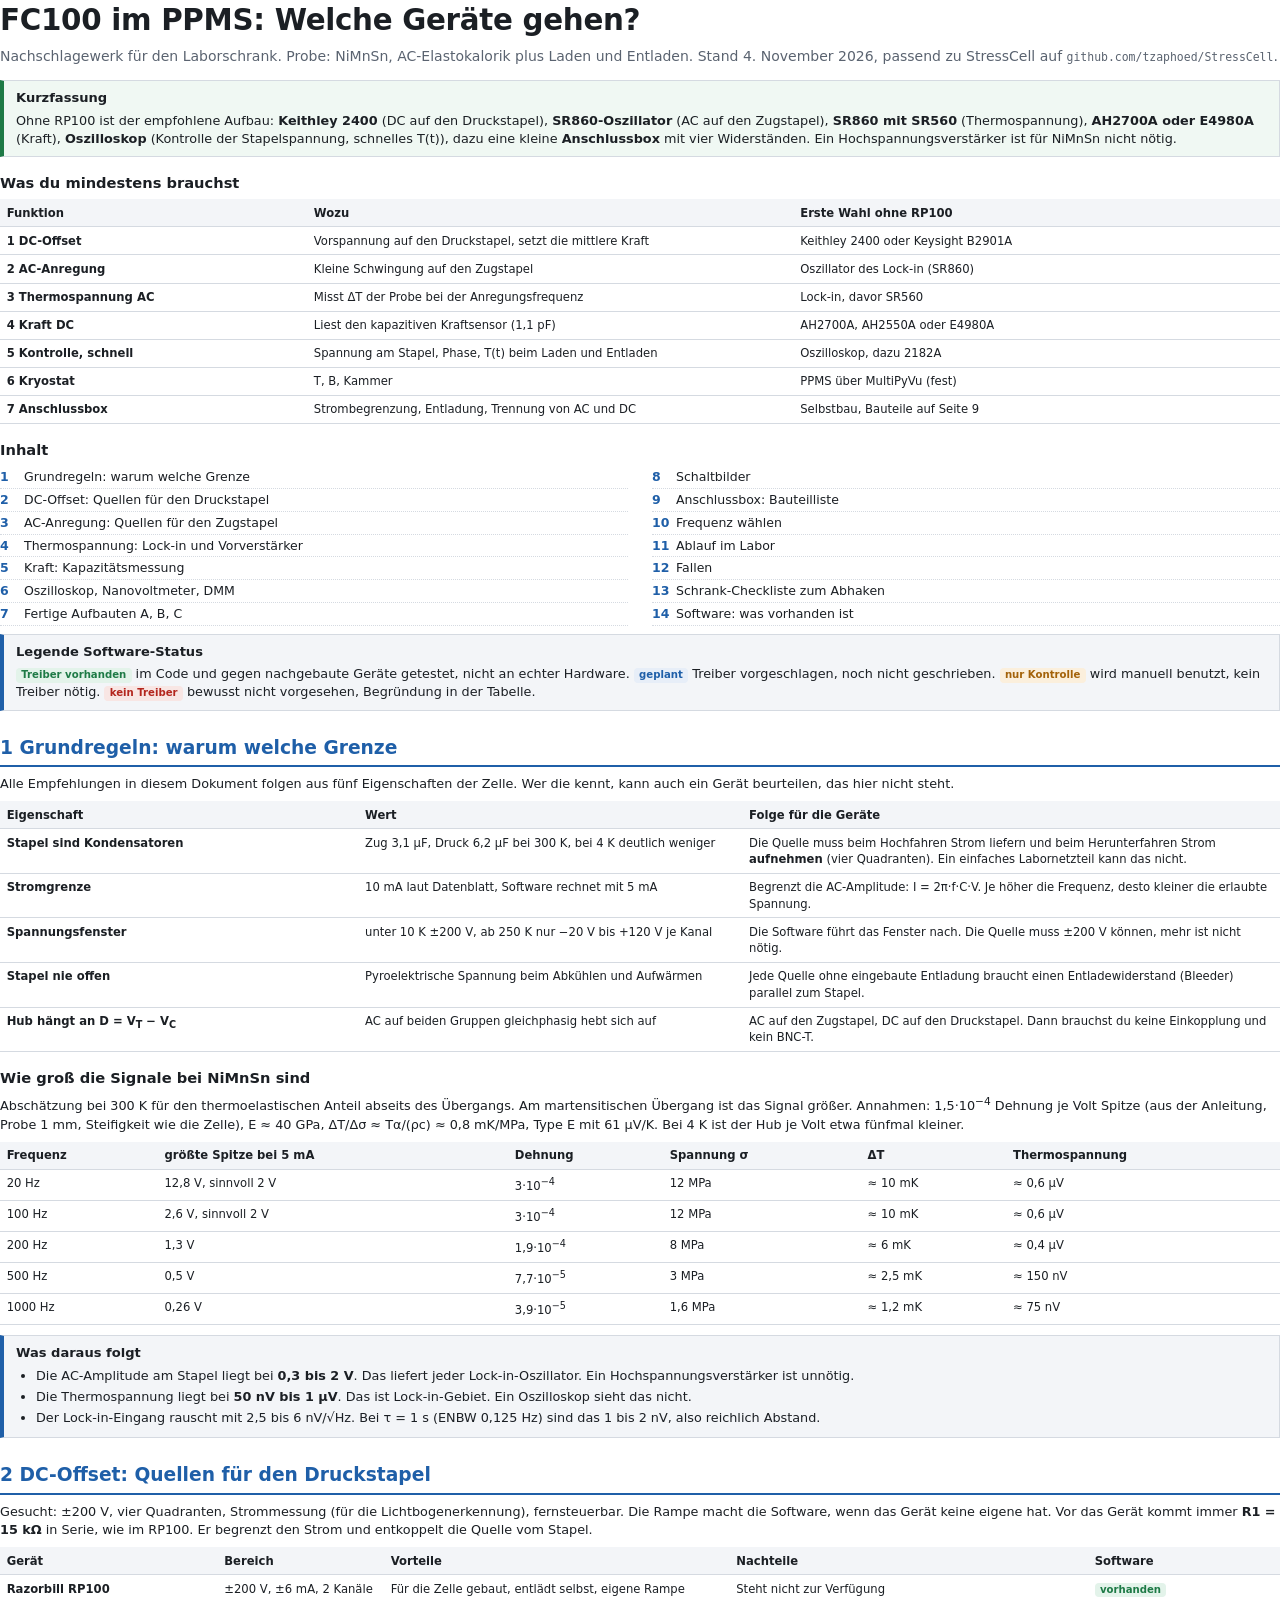
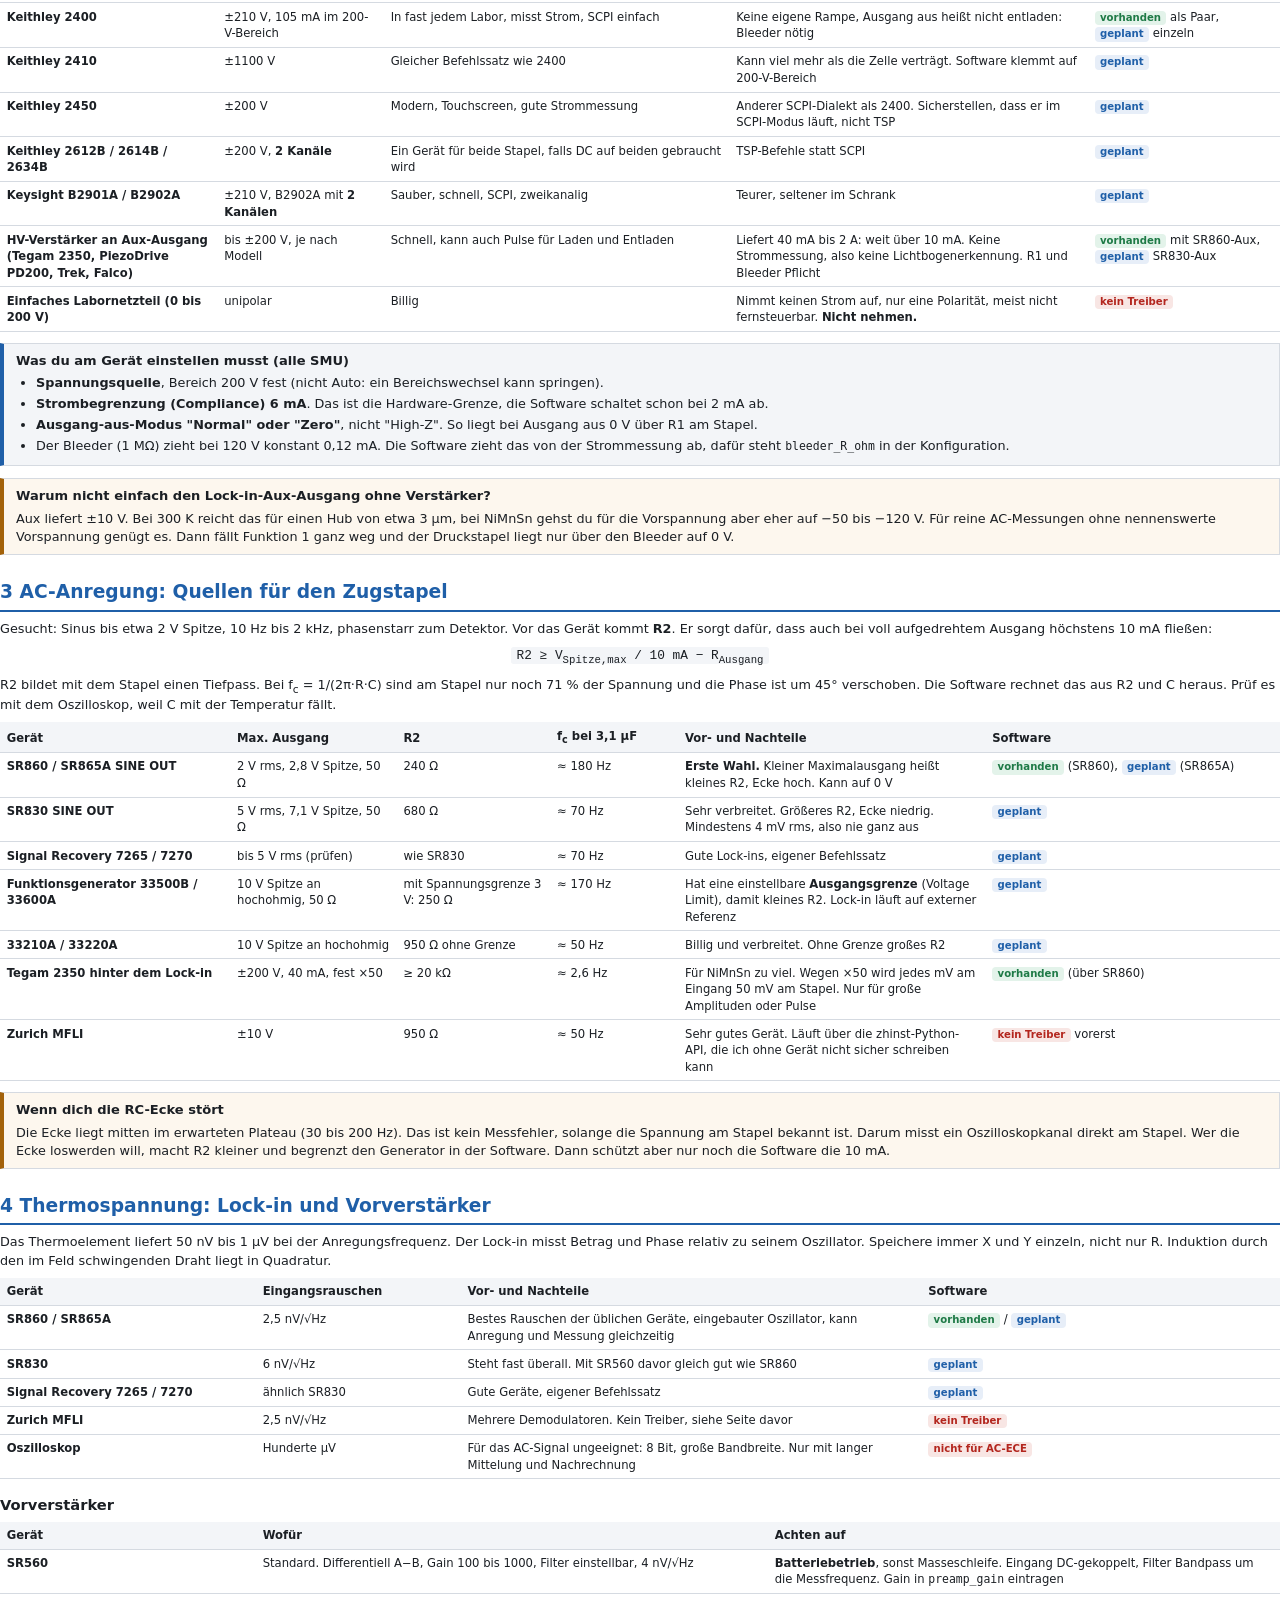
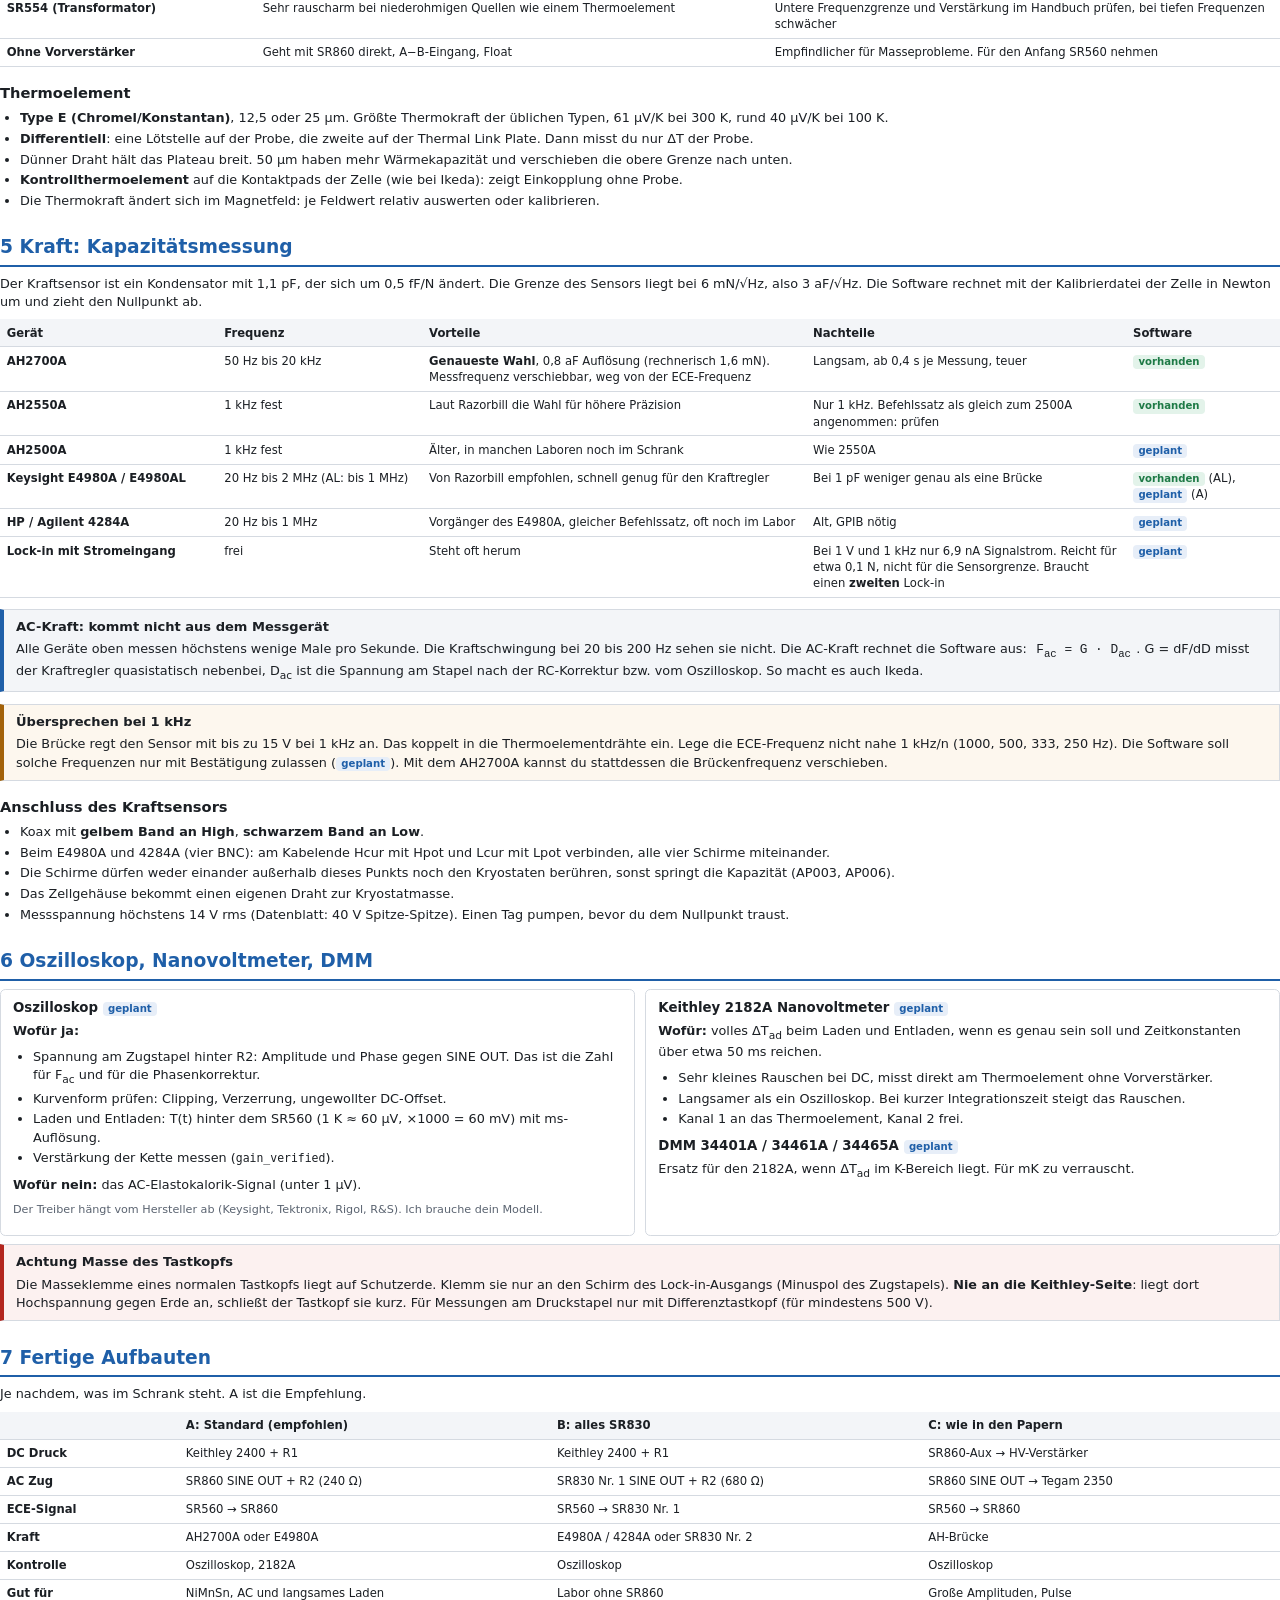
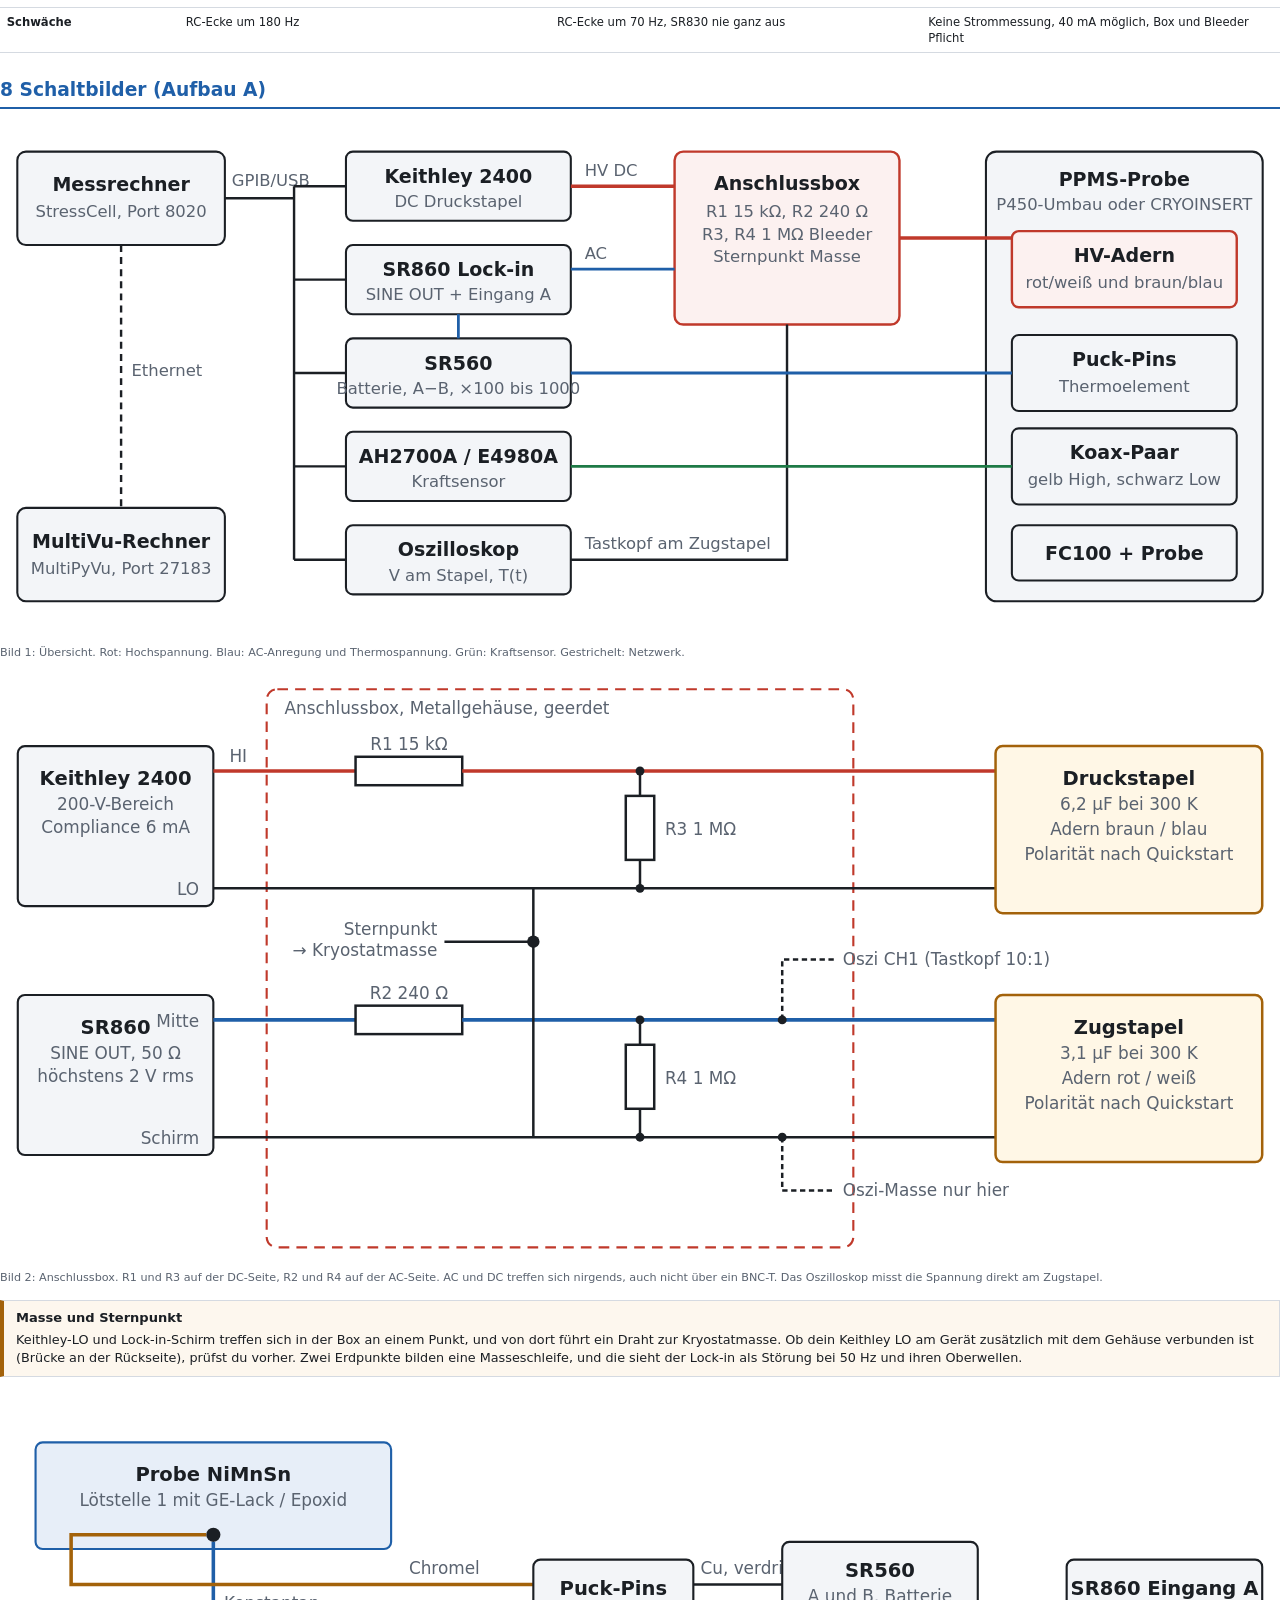
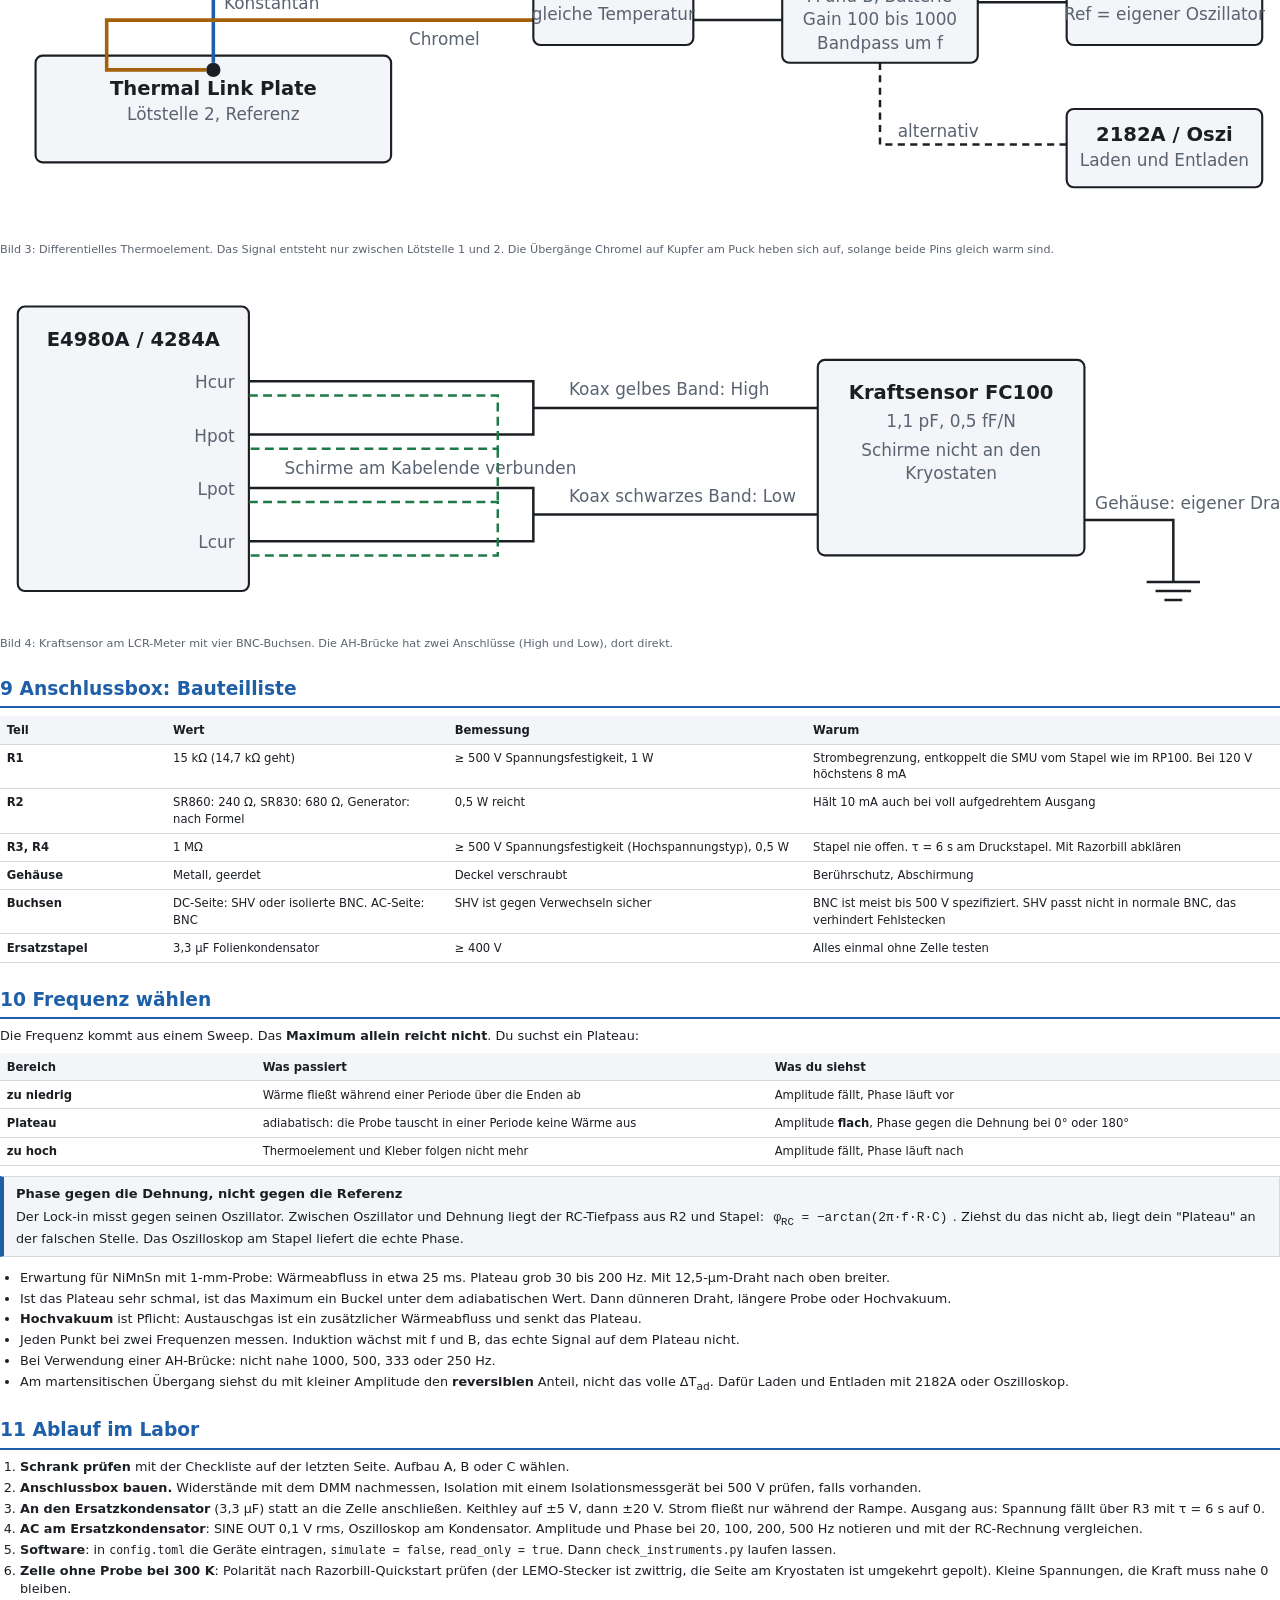
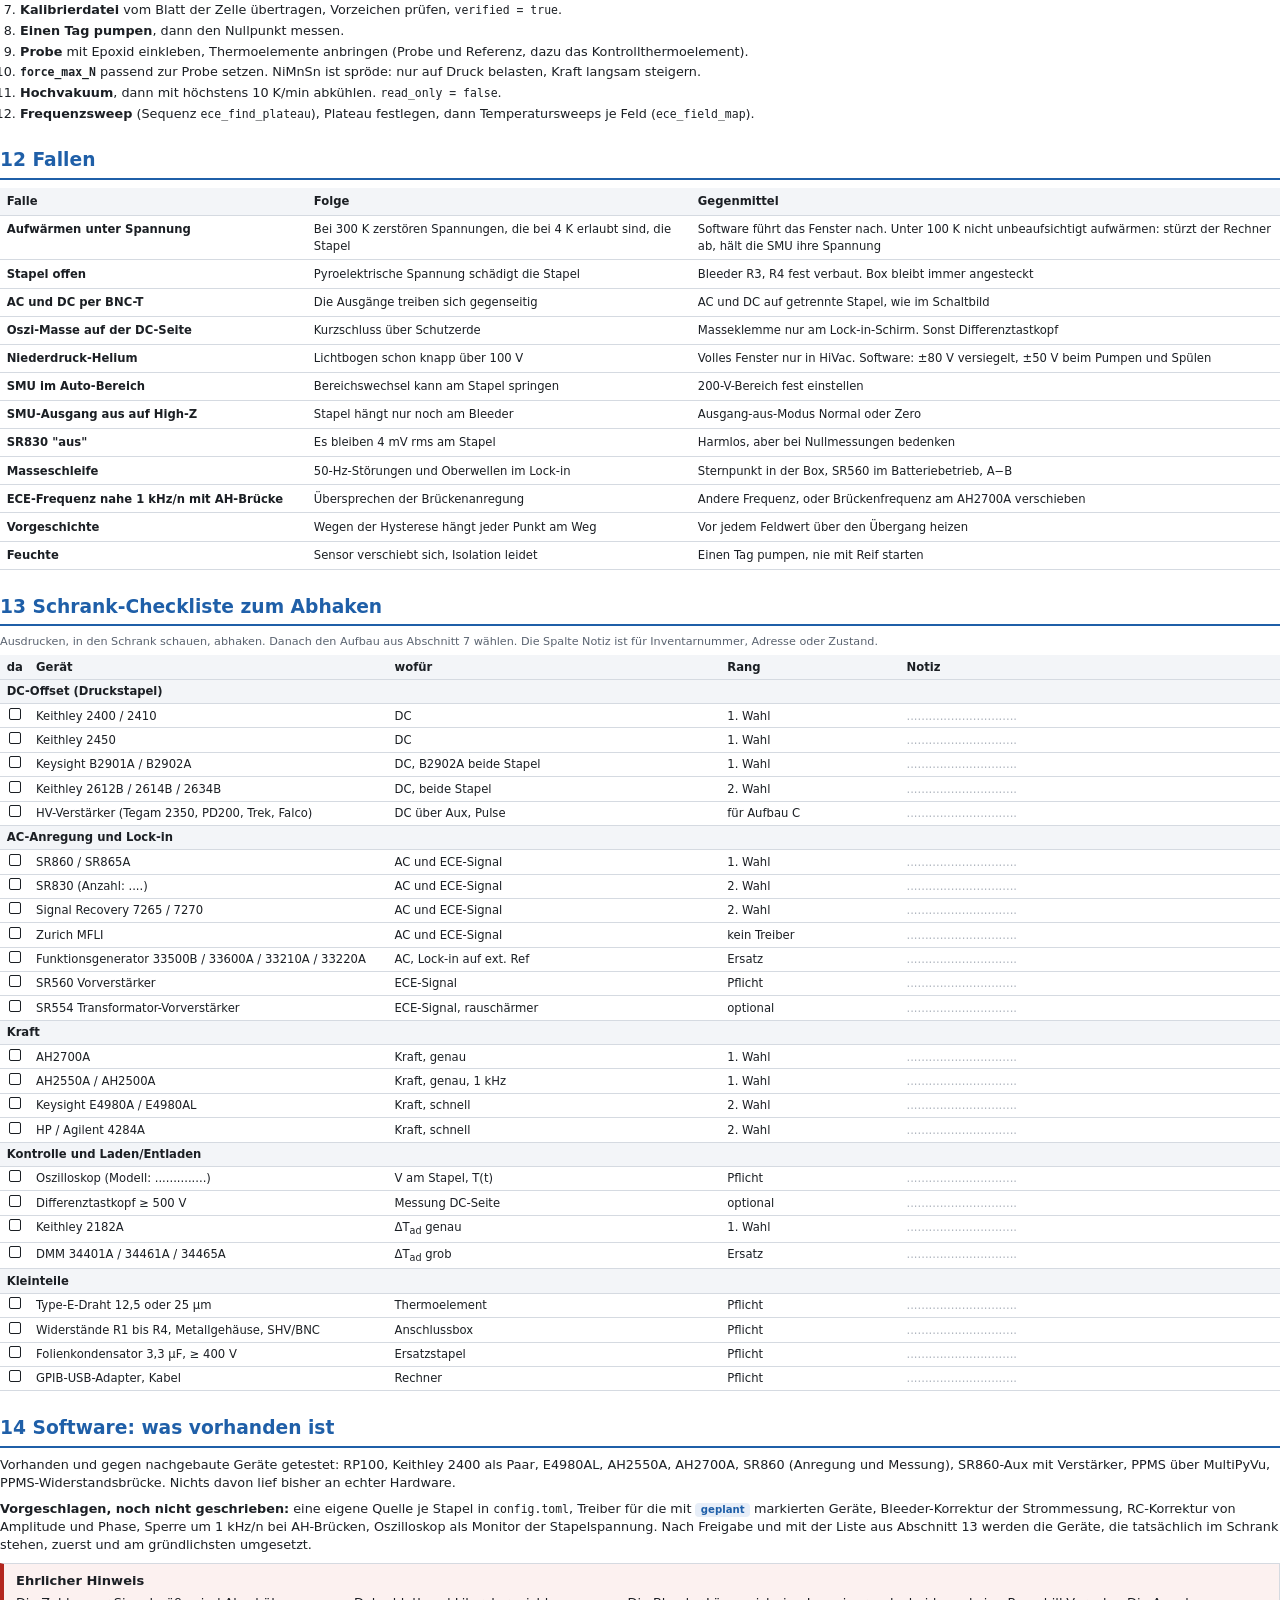
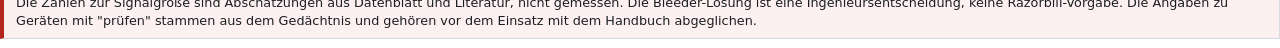
==== docs/geraeteauswahl/geraeteauswahl.html @ 5f6457f1 "Geräteauswahl FC100 als PDF mit HTML-Quelle Nachschlagewerk für den Laborschrank: Geräte je Funktion" ====
<!doctype html>
<html lang="de">
<head>
<meta charset="utf-8">
<title>FC100 Geräteauswahl</title>
<style>
  @page { size: A4; margin: 16mm 15mm 16mm 15mm; }
  :root {
    --ink: #1b1f24; --muted: #5a6370; --line: #d5dae1; --soft: #f3f5f8;
    --accent: #1f5fa8; --ok: #1e7a46; --warn: #a3620a; --bad: #b3261e;
    --hv: #c0392b;
  }
  * { box-sizing: border-box; }
  html { -webkit-print-color-adjust: exact; print-color-adjust: exact; }
  body { font-family: Inter, "DejaVu Sans", sans-serif; color: var(--ink); font-size: 9.6pt;
         line-height: 1.42; margin: 0; background: #fff; }
  h1 { font-size: 22pt; margin: 0 0 4pt; letter-spacing: -0.01em; }
  h2 { font-size: 14pt; margin: 18pt 0 6pt; padding-bottom: 3pt; border-bottom: 1.5pt solid var(--accent);
       color: var(--accent); break-after: avoid; }
  h3 { font-size: 11pt; margin: 12pt 0 4pt; break-after: avoid; }
  p { margin: 0 0 6pt; }
  ul, ol { margin: 0 0 6pt; padding-left: 15pt; }
  li { margin-bottom: 2pt; }
  code, .mono { font-family: "JetBrains Mono", "DejaVu Sans Mono", monospace; font-size: 8.6pt; }
  .sub { color: var(--muted); font-size: 10.5pt; margin-bottom: 10pt; }
  .page { break-before: page; }
  table { width: 100%; border-collapse: collapse; margin: 4pt 0 8pt; font-size: 8.7pt; break-inside: auto; }
  tr { break-inside: avoid; }
  th { text-align: left; background: var(--soft); border-bottom: 1pt solid var(--line); padding: 4pt 5pt;
       font-weight: 600; vertical-align: bottom; }
  td { border-bottom: 0.6pt solid var(--line); padding: 4pt 5pt; vertical-align: top; }
  td.dev { font-weight: 600; }
  .tag { display: inline-block; padding: 0 4pt; border-radius: 3pt; font-size: 7.6pt; font-weight: 600;
         white-space: nowrap; }
  .t-ok { background: #e3f3ea; color: var(--ok); }
  .t-plan { background: #e7eef8; color: var(--accent); }
  .t-no { background: #f8e6e4; color: var(--bad); }
  .t-warn { background: #fbefdc; color: var(--warn); }
  .box { border: 1pt solid var(--line); border-left: 3.5pt solid var(--accent); background: var(--soft);
         padding: 6pt 9pt; margin: 6pt 0 9pt; break-inside: avoid; }
  .box.warn { border-left-color: var(--warn); background: #fdf7ee; }
  .box.bad { border-left-color: var(--bad); background: #fcf1f0; }
  .box.ok { border-left-color: var(--ok); background: #f0f8f3; }
  .box h4 { margin: 0 0 3pt; font-size: 9.8pt; }
  .box p:last-child, .box ul:last-child { margin-bottom: 0; }
  .grid2 { display: grid; grid-template-columns: 1fr 1fr; gap: 8pt; }
  .card { border: 1pt solid var(--line); border-radius: 4pt; padding: 7pt 9pt; break-inside: avoid; }
  .card h4 { margin: 0 0 3pt; font-size: 10pt; }
  .chk { width: 22pt; text-align: center; }
  .chk span { display: inline-block; width: 9pt; height: 9pt; border: 1pt solid var(--ink); border-radius: 1.5pt; }
  .fill { color: #b0b6bf; }
  figure { margin: 6pt 0 10pt; break-inside: avoid; }
  figcaption { font-size: 8.4pt; color: var(--muted); margin-top: 3pt; }
  svg text { font-family: Inter, "DejaVu Sans", sans-serif; }
  .small { font-size: 8.4pt; color: var(--muted); }
  .formula { font-family: "JetBrains Mono", monospace; background: var(--soft); padding: 1pt 4pt; border-radius: 2pt; }
  .toc { columns: 2; column-gap: 18pt; font-size: 9.4pt; }
  .toc div { break-inside: avoid; padding: 1.5pt 0; border-bottom: 0.5pt dotted var(--line); }
  .num { display: inline-block; width: 18pt; color: var(--accent); font-weight: 700; }
  .steps li { margin-bottom: 2pt; }
  table.compact td, table.compact th { padding: 2.6pt 5pt; }
</style>
</head>
<body>

<!-- ============================ SEITE 1 ============================ -->
<h1>FC100 im PPMS: Welche Geräte gehen?</h1>
<div class="sub">Nachschlagewerk für den Laborschrank. Probe: NiMnSn, AC-Elastokalorik plus Laden und Entladen.
Stand 4. November 2026, passend zu StressCell auf <span class="mono">github.com/tzaphoed/StressCell</span>.</div>

<div class="box ok">
  <h4>Kurzfassung</h4>
  <p>Ohne RP100 ist der empfohlene Aufbau: <b>Keithley 2400</b> (DC auf den Druckstapel),
  <b>SR860-Oszillator</b> (AC auf den Zugstapel), <b>SR860 mit SR560</b> (Thermospannung),
  <b>AH2700A oder E4980A</b> (Kraft), <b>Oszilloskop</b> (Kontrolle der Stapelspannung, schnelles T(t)),
  dazu eine kleine <b>Anschlussbox</b> mit vier Widerständen. Ein Hochspannungsverstärker ist für NiMnSn nicht nötig.</p>
</div>

<h3>Was du mindestens brauchst</h3>
<table>
  <tr><th style="width:24%">Funktion</th><th style="width:38%">Wozu</th><th>Erste Wahl ohne RP100</th></tr>
  <tr><td class="dev">1 DC-Offset</td><td>Vorspannung auf den Druckstapel, setzt die mittlere Kraft</td><td>Keithley 2400 oder Keysight B2901A</td></tr>
  <tr><td class="dev">2 AC-Anregung</td><td>Kleine Schwingung auf den Zugstapel</td><td>Oszillator des Lock-in (SR860)</td></tr>
  <tr><td class="dev">3 Thermospannung AC</td><td>Misst ΔT der Probe bei der Anregungsfrequenz</td><td>Lock-in, davor SR560</td></tr>
  <tr><td class="dev">4 Kraft DC</td><td>Liest den kapazitiven Kraftsensor (1,1 pF)</td><td>AH2700A, AH2550A oder E4980A</td></tr>
  <tr><td class="dev">5 Kontrolle, schnell</td><td>Spannung am Stapel, Phase, T(t) beim Laden und Entladen</td><td>Oszilloskop, dazu 2182A</td></tr>
  <tr><td class="dev">6 Kryostat</td><td>T, B, Kammer</td><td>PPMS über MultiPyVu (fest)</td></tr>
  <tr><td class="dev">7 Anschlussbox</td><td>Strombegrenzung, Entladung, Trennung von AC und DC</td><td>Selbstbau, Bauteile auf Seite 9</td></tr>
</table>

<h3>Inhalt</h3>
<div class="toc">
  <div><span class="num">1</span>Grundregeln: warum welche Grenze</div>
  <div><span class="num">2</span>DC-Offset: Quellen für den Druckstapel</div>
  <div><span class="num">3</span>AC-Anregung: Quellen für den Zugstapel</div>
  <div><span class="num">4</span>Thermospannung: Lock-in und Vorverstärker</div>
  <div><span class="num">5</span>Kraft: Kapazitätsmessung</div>
  <div><span class="num">6</span>Oszilloskop, Nanovoltmeter, DMM</div>
  <div><span class="num">7</span>Fertige Aufbauten A, B, C</div>
  <div><span class="num">8</span>Schaltbilder</div>
  <div><span class="num">9</span>Anschlussbox: Bauteilliste</div>
  <div><span class="num">10</span>Frequenz wählen</div>
  <div><span class="num">11</span>Ablauf im Labor</div>
  <div><span class="num">12</span>Fallen</div>
  <div><span class="num">13</span>Schrank-Checkliste zum Abhaken</div>
  <div><span class="num">14</span>Software: was vorhanden ist</div>
</div>

<div class="box">
  <h4>Legende Software-Status</h4>
  <p><span class="tag t-ok">Treiber vorhanden</span> im Code und gegen nachgebaute Geräte getestet, nicht an echter Hardware.
  <span class="tag t-plan">geplant</span> Treiber vorgeschlagen, noch nicht geschrieben.
  <span class="tag t-warn">nur Kontrolle</span> wird manuell benutzt, kein Treiber nötig.
  <span class="tag t-no">kein Treiber</span> bewusst nicht vorgesehen, Begründung in der Tabelle.</p>
</div>

<!-- ============================ 1 GRUNDREGELN ============================ -->
<h2 class="page">1 Grundregeln: warum welche Grenze</h2>
<p>Alle Empfehlungen in diesem Dokument folgen aus fünf Eigenschaften der Zelle. Wer die kennt, kann auch ein Gerät
beurteilen, das hier nicht steht.</p>

<table>
  <tr><th style="width:28%">Eigenschaft</th><th style="width:30%">Wert</th><th>Folge für die Geräte</th></tr>
  <tr><td class="dev">Stapel sind Kondensatoren</td><td>Zug 3,1 µF, Druck 6,2 µF bei 300 K, bei 4 K deutlich weniger</td>
      <td>Die Quelle muss beim Hochfahren Strom liefern und beim Herunterfahren Strom <b>aufnehmen</b> (vier Quadranten).
      Ein einfaches Labornetzteil kann das nicht.</td></tr>
  <tr><td class="dev">Stromgrenze</td><td>10 mA laut Datenblatt, Software rechnet mit 5 mA</td>
      <td>Begrenzt die AC-Amplitude: I = 2π·f·C·V. Je höher die Frequenz, desto kleiner die erlaubte Spannung.</td></tr>
  <tr><td class="dev">Spannungsfenster</td><td>unter 10 K ±200 V, ab 250 K nur −20 V bis +120 V je Kanal</td>
      <td>Die Software führt das Fenster nach. Die Quelle muss ±200 V können, mehr ist nicht nötig.</td></tr>
  <tr><td class="dev">Stapel nie offen</td><td>Pyroelektrische Spannung beim Abkühlen und Aufwärmen</td>
      <td>Jede Quelle ohne eingebaute Entladung braucht einen Entladewiderstand (Bleeder) parallel zum Stapel.</td></tr>
  <tr><td class="dev">Hub hängt an D = V<sub>T</sub> − V<sub>C</sub></td><td>AC auf beiden Gruppen gleichphasig hebt sich auf</td>
      <td>AC auf den Zugstapel, DC auf den Druckstapel. Dann brauchst du keine Einkopplung und kein BNC-T.</td></tr>
</table>

<h3>Wie groß die Signale bei NiMnSn sind</h3>
<p>Abschätzung bei 300 K für den thermoelastischen Anteil abseits des Übergangs. Am martensitischen Übergang ist das
Signal größer. Annahmen: 1,5·10<sup>−4</sup> Dehnung je Volt Spitze (aus der Anleitung, Probe 1 mm, Steifigkeit wie die Zelle),
E ≈ 40 GPa, ΔT/Δσ ≈ Tα/(ρc) ≈ 0,8 mK/MPa, Type E mit 61 µV/K. Bei 4 K ist der Hub je Volt etwa fünfmal kleiner.</p>
<table>
  <tr><th>Frequenz</th><th>größte Spitze bei 5 mA</th><th>Dehnung</th><th>Spannung σ</th><th>ΔT</th><th>Thermospannung</th></tr>
  <tr><td>20 Hz</td><td>12,8 V, sinnvoll 2 V</td><td>3·10<sup>−4</sup></td><td>12 MPa</td><td>≈ 10 mK</td><td>≈ 0,6 µV</td></tr>
  <tr><td>100 Hz</td><td>2,6 V, sinnvoll 2 V</td><td>3·10<sup>−4</sup></td><td>12 MPa</td><td>≈ 10 mK</td><td>≈ 0,6 µV</td></tr>
  <tr><td>200 Hz</td><td>1,3 V</td><td>1,9·10<sup>−4</sup></td><td>8 MPa</td><td>≈ 6 mK</td><td>≈ 0,4 µV</td></tr>
  <tr><td>500 Hz</td><td>0,5 V</td><td>7,7·10<sup>−5</sup></td><td>3 MPa</td><td>≈ 2,5 mK</td><td>≈ 150 nV</td></tr>
  <tr><td>1000 Hz</td><td>0,26 V</td><td>3,9·10<sup>−5</sup></td><td>1,6 MPa</td><td>≈ 1,2 mK</td><td>≈ 75 nV</td></tr>
</table>
<div class="box">
  <h4>Was daraus folgt</h4>
  <ul>
    <li>Die AC-Amplitude am Stapel liegt bei <b>0,3 bis 2 V</b>. Das liefert jeder Lock-in-Oszillator. Ein Hochspannungsverstärker ist unnötig.</li>
    <li>Die Thermospannung liegt bei <b>50 nV bis 1 µV</b>. Das ist Lock-in-Gebiet. Ein Oszilloskop sieht das nicht.</li>
    <li>Der Lock-in-Eingang rauscht mit 2,5 bis 6 nV/√Hz. Bei τ = 1 s (ENBW 0,125 Hz) sind das 1 bis 2 nV, also reichlich Abstand.</li>
  </ul>
</div>

<!-- ============================ 2 DC ============================ -->
<h2 class="page">2 DC-Offset: Quellen für den Druckstapel</h2>
<p>Gesucht: ±200 V, vier Quadranten, Strommessung (für die Lichtbogenerkennung), fernsteuerbar. Die Rampe macht
die Software, wenn das Gerät keine eigene hat. Vor das Gerät kommt immer <b>R1 = 15 kΩ</b> in Serie, wie im RP100.
Er begrenzt den Strom und entkoppelt die Quelle vom Stapel.</p>

<table>
  <tr><th style="width:17%">Gerät</th><th style="width:13%">Bereich</th><th style="width:27%">Vorteile</th><th style="width:28%">Nachteile</th><th>Software</th></tr>
  <tr><td class="dev">Razorbill RP100</td><td>±200 V, ±6 mA, 2 Kanäle</td><td>Für die Zelle gebaut, entlädt selbst, eigene Rampe</td>
      <td>Steht nicht zur Verfügung</td><td><span class="tag t-ok">vorhanden</span></td></tr>
  <tr><td class="dev">Keithley 2400</td><td>±210 V, 105 mA im 200-V-Bereich</td><td>In fast jedem Labor, misst Strom, SCPI einfach</td>
      <td>Keine eigene Rampe, Ausgang aus heißt nicht entladen: Bleeder nötig</td><td><span class="tag t-ok">vorhanden</span> als Paar, <span class="tag t-plan">geplant</span> einzeln</td></tr>
  <tr><td class="dev">Keithley 2410</td><td>±1100 V</td><td>Gleicher Befehlssatz wie 2400</td>
      <td>Kann viel mehr als die Zelle verträgt. Software klemmt auf 200-V-Bereich</td><td><span class="tag t-plan">geplant</span></td></tr>
  <tr><td class="dev">Keithley 2450</td><td>±200 V</td><td>Modern, Touchscreen, gute Strommessung</td>
      <td>Anderer SCPI-Dialekt als 2400. Sicherstellen, dass er im SCPI-Modus läuft, nicht TSP</td><td><span class="tag t-plan">geplant</span></td></tr>
  <tr><td class="dev">Keithley 2612B / 2614B / 2634B</td><td>±200 V, <b>2 Kanäle</b></td><td>Ein Gerät für beide Stapel, falls DC auf beiden gebraucht wird</td>
      <td>TSP-Befehle statt SCPI</td><td><span class="tag t-plan">geplant</span></td></tr>
  <tr><td class="dev">Keysight B2901A / B2902A</td><td>±210 V, B2902A mit <b>2 Kanälen</b></td><td>Sauber, schnell, SCPI, zweikanalig</td>
      <td>Teurer, seltener im Schrank</td><td><span class="tag t-plan">geplant</span></td></tr>
  <tr><td class="dev">HV-Verstärker an Aux-Ausgang (Tegam 2350, PiezoDrive PD200, Trek, Falco)</td><td>bis ±200 V, je nach Modell</td>
      <td>Schnell, kann auch Pulse für Laden und Entladen</td>
      <td>Liefert 40 mA bis 2 A: weit über 10 mA. Keine Strommessung, also keine Lichtbogenerkennung. R1 und Bleeder Pflicht</td>
      <td><span class="tag t-ok">vorhanden</span> mit SR860-Aux, <span class="tag t-plan">geplant</span> SR830-Aux</td></tr>
  <tr><td class="dev">Einfaches Labornetzteil (0 bis 200 V)</td><td>unipolar</td><td>Billig</td>
      <td>Nimmt keinen Strom auf, nur eine Polarität, meist nicht fernsteuerbar. <b>Nicht nehmen.</b></td><td><span class="tag t-no">kein Treiber</span></td></tr>
</table>

<div class="box">
  <h4>Was du am Gerät einstellen musst (alle SMU)</h4>
  <ul>
    <li><b>Spannungsquelle</b>, Bereich 200 V fest (nicht Auto: ein Bereichswechsel kann springen).</li>
    <li><b>Strombegrenzung (Compliance) 6 mA</b>. Das ist die Hardware-Grenze, die Software schaltet schon bei 2 mA ab.</li>
    <li><b>Ausgang-aus-Modus "Normal" oder "Zero"</b>, nicht "High-Z". So liegt bei Ausgang aus 0 V über R1 am Stapel.</li>
    <li>Der Bleeder (1 MΩ) zieht bei 120 V konstant 0,12 mA. Die Software zieht das von der Strommessung ab, dafür steht <span class="mono">bleeder_R_ohm</span> in der Konfiguration.</li>
  </ul>
</div>

<div class="box warn">
  <h4>Warum nicht einfach den Lock-in-Aux-Ausgang ohne Verstärker?</h4>
  <p>Aux liefert ±10 V. Bei 300 K reicht das für einen Hub von etwa 3 µm, bei NiMnSn gehst du für die Vorspannung aber eher
  auf −50 bis −120 V. Für reine AC-Messungen ohne nennenswerte Vorspannung genügt es. Dann fällt Funktion 1 ganz weg und
  der Druckstapel liegt nur über den Bleeder auf 0 V.</p>
</div>

<!-- ============================ 3 AC ============================ -->
<h2 class="page">3 AC-Anregung: Quellen für den Zugstapel</h2>
<p>Gesucht: Sinus bis etwa 2 V Spitze, 10 Hz bis 2 kHz, phasenstarr zum Detektor. Vor das Gerät kommt <b>R2</b>.
Er sorgt dafür, dass auch bei voll aufgedrehtem Ausgang höchstens 10 mA fließen:</p>
<p style="text-align:center"><span class="formula">R2 ≥ V<sub>Spitze,max</sub> / 10 mA − R<sub>Ausgang</sub></span></p>
<p>R2 bildet mit dem Stapel einen Tiefpass. Bei f<sub>c</sub> = 1/(2π·R·C) sind am Stapel nur noch 71 % der Spannung
und die Phase ist um 45° verschoben. Die Software rechnet das aus R2 und C heraus. Prüf es mit dem Oszilloskop, weil C mit der
Temperatur fällt.</p>

<table>
  <tr><th style="width:18%">Gerät</th><th style="width:13%">Max. Ausgang</th><th style="width:12%">R2</th><th style="width:10%">f<sub>c</sub> bei 3,1 µF</th><th style="width:24%">Vor- und Nachteile</th><th>Software</th></tr>
  <tr><td class="dev">SR860 / SR865A SINE OUT</td><td>2 V rms, 2,8 V Spitze, 50 Ω</td><td>240 Ω</td><td>≈ 180 Hz</td>
      <td><b>Erste Wahl.</b> Kleiner Maximalausgang heißt kleines R2, Ecke hoch. Kann auf 0 V</td><td><span class="tag t-ok">vorhanden</span> (SR860), <span class="tag t-plan">geplant</span> (SR865A)</td></tr>
  <tr><td class="dev">SR830 SINE OUT</td><td>5 V rms, 7,1 V Spitze, 50 Ω</td><td>680 Ω</td><td>≈ 70 Hz</td>
      <td>Sehr verbreitet. Größeres R2, Ecke niedrig. Mindestens 4 mV rms, also nie ganz aus</td><td><span class="tag t-plan">geplant</span></td></tr>
  <tr><td class="dev">Signal Recovery 7265 / 7270</td><td>bis 5 V rms (prüfen)</td><td>wie SR830</td><td>≈ 70 Hz</td>
      <td>Gute Lock-ins, eigener Befehlssatz</td><td><span class="tag t-plan">geplant</span></td></tr>
  <tr><td class="dev">Funktionsgenerator 33500B / 33600A</td><td>10 V Spitze an hochohmig, 50 Ω</td><td>mit Spannungsgrenze 3 V: 250 Ω</td><td>≈ 170 Hz</td>
      <td>Hat eine einstellbare <b>Ausgangsgrenze</b> (Voltage Limit), damit kleines R2. Lock-in läuft auf externer Referenz</td><td><span class="tag t-plan">geplant</span></td></tr>
  <tr><td class="dev">33210A / 33220A</td><td>10 V Spitze an hochohmig</td><td>950 Ω ohne Grenze</td><td>≈ 50 Hz</td>
      <td>Billig und verbreitet. Ohne Grenze großes R2</td><td><span class="tag t-plan">geplant</span></td></tr>
  <tr><td class="dev">Tegam 2350 hinter dem Lock-in</td><td>±200 V, 40 mA, fest ×50</td><td>≥ 20 kΩ</td><td>≈ 2,6 Hz</td>
      <td>Für NiMnSn zu viel. Wegen ×50 wird jedes mV am Eingang 50 mV am Stapel. Nur für große Amplituden oder Pulse</td><td><span class="tag t-ok">vorhanden</span> (über SR860)</td></tr>
  <tr><td class="dev">Zurich MFLI</td><td>±10 V</td><td>950 Ω</td><td>≈ 50 Hz</td>
      <td>Sehr gutes Gerät. Läuft über die zhinst-Python-API, die ich ohne Gerät nicht sicher schreiben kann</td><td><span class="tag t-no">kein Treiber</span> vorerst</td></tr>
</table>

<div class="box warn">
  <h4>Wenn dich die RC-Ecke stört</h4>
  <p>Die Ecke liegt mitten im erwarteten Plateau (30 bis 200 Hz). Das ist kein Messfehler, solange die Spannung am Stapel bekannt ist.
  Darum misst ein Oszilloskopkanal direkt am Stapel. Wer die Ecke loswerden will, macht R2 kleiner und begrenzt den
  Generator in der Software. Dann schützt aber nur noch die Software die 10 mA.</p>
</div>

<!-- ============================ 4 LOCK-IN ============================ -->
<h2 class="page">4 Thermospannung: Lock-in und Vorverstärker</h2>
<p>Das Thermoelement liefert 50 nV bis 1 µV bei der Anregungsfrequenz. Der Lock-in misst Betrag und Phase relativ zu seinem
Oszillator. Speichere immer X und Y einzeln, nicht nur R. Induktion durch den im Feld schwingenden Draht liegt in Quadratur.</p>

<table>
  <tr><th style="width:20%">Gerät</th><th style="width:16%">Eingangsrauschen</th><th style="width:36%">Vor- und Nachteile</th><th>Software</th></tr>
  <tr><td class="dev">SR860 / SR865A</td><td>2,5 nV/√Hz</td><td>Bestes Rauschen der üblichen Geräte, eingebauter Oszillator, kann Anregung und Messung gleichzeitig</td><td><span class="tag t-ok">vorhanden</span> / <span class="tag t-plan">geplant</span></td></tr>
  <tr><td class="dev">SR830</td><td>6 nV/√Hz</td><td>Steht fast überall. Mit SR560 davor gleich gut wie SR860</td><td><span class="tag t-plan">geplant</span></td></tr>
  <tr><td class="dev">Signal Recovery 7265 / 7270</td><td>ähnlich SR830</td><td>Gute Geräte, eigener Befehlssatz</td><td><span class="tag t-plan">geplant</span></td></tr>
  <tr><td class="dev">Zurich MFLI</td><td>2,5 nV/√Hz</td><td>Mehrere Demodulatoren. Kein Treiber, siehe Seite davor</td><td><span class="tag t-no">kein Treiber</span></td></tr>
  <tr><td class="dev">Oszilloskop</td><td>Hunderte µV</td><td>Für das AC-Signal ungeeignet: 8 Bit, große Bandbreite. Nur mit langer Mittelung und Nachrechnung</td><td><span class="tag t-no">nicht für AC-ECE</span></td></tr>
</table>

<h3>Vorverstärker</h3>
<table>
  <tr><th style="width:20%">Gerät</th><th style="width:40%">Wofür</th><th>Achten auf</th></tr>
  <tr><td class="dev">SR560</td><td>Standard. Differentiell A−B, Gain 100 bis 1000, Filter einstellbar, 4 nV/√Hz</td>
      <td><b>Batteriebetrieb</b>, sonst Masseschleife. Eingang DC-gekoppelt, Filter Bandpass um die Messfrequenz. Gain in <span class="mono">preamp_gain</span> eintragen</td></tr>
  <tr><td class="dev">SR554 (Transformator)</td><td>Sehr rauscharm bei niederohmigen Quellen wie einem Thermoelement</td>
      <td>Untere Frequenzgrenze und Verstärkung im Handbuch prüfen, bei tiefen Frequenzen schwächer</td></tr>
  <tr><td class="dev">Ohne Vorverstärker</td><td>Geht mit SR860 direkt, A−B-Eingang, Float</td>
      <td>Empfindlicher für Masseprobleme. Für den Anfang SR560 nehmen</td></tr>
</table>

<h3>Thermoelement</h3>
<ul>
  <li><b>Type E (Chromel/Konstantan)</b>, 12,5 oder 25 µm. Größte Thermokraft der üblichen Typen, 61 µV/K bei 300 K, rund 40 µV/K bei 100 K.</li>
  <li><b>Differentiell</b>: eine Lötstelle auf der Probe, die zweite auf der Thermal Link Plate. Dann misst du nur ΔT der Probe.</li>
  <li>Dünner Draht hält das Plateau breit. 50 µm haben mehr Wärmekapazität und verschieben die obere Grenze nach unten.</li>
  <li><b>Kontrollthermoelement</b> auf die Kontaktpads der Zelle (wie bei Ikeda): zeigt Einkopplung ohne Probe.</li>
  <li>Die Thermokraft ändert sich im Magnetfeld: je Feldwert relativ auswerten oder kalibrieren.</li>
</ul>

<!-- ============================ 5 KRAFT ============================ -->
<h2 class="page">5 Kraft: Kapazitätsmessung</h2>
<p>Der Kraftsensor ist ein Kondensator mit 1,1 pF, der sich um 0,5 fF/N ändert. Die Grenze des Sensors liegt bei
6 mN/√Hz, also 3 aF/√Hz. Die Software rechnet mit der Kalibrierdatei der Zelle in Newton um und zieht den Nullpunkt ab.</p>

<table>
  <tr><th style="width:17%">Gerät</th><th style="width:16%">Frequenz</th><th style="width:30%">Vorteile</th><th style="width:25%">Nachteile</th><th>Software</th></tr>
  <tr><td class="dev">AH2700A</td><td>50 Hz bis 20 kHz</td><td><b>Genaueste Wahl</b>, 0,8 aF Auflösung (rechnerisch 1,6 mN). Messfrequenz verschiebbar, weg von der ECE-Frequenz</td><td>Langsam, ab 0,4 s je Messung, teuer</td><td><span class="tag t-ok">vorhanden</span></td></tr>
  <tr><td class="dev">AH2550A</td><td>1 kHz fest</td><td>Laut Razorbill die Wahl für höhere Präzision</td><td>Nur 1 kHz. Befehlssatz als gleich zum 2500A angenommen: prüfen</td><td><span class="tag t-ok">vorhanden</span></td></tr>
  <tr><td class="dev">AH2500A</td><td>1 kHz fest</td><td>Älter, in manchen Laboren noch im Schrank</td><td>Wie 2550A</td><td><span class="tag t-plan">geplant</span></td></tr>
  <tr><td class="dev">Keysight E4980A / E4980AL</td><td>20 Hz bis 2 MHz (AL: bis 1 MHz)</td><td>Von Razorbill empfohlen, schnell genug für den Kraftregler</td><td>Bei 1 pF weniger genau als eine Brücke</td><td><span class="tag t-ok">vorhanden</span> (AL), <span class="tag t-plan">geplant</span> (A)</td></tr>
  <tr><td class="dev">HP / Agilent 4284A</td><td>20 Hz bis 1 MHz</td><td>Vorgänger des E4980A, gleicher Befehlssatz, oft noch im Labor</td><td>Alt, GPIB nötig</td><td><span class="tag t-plan">geplant</span></td></tr>
  <tr><td class="dev">Lock-in mit Stromeingang</td><td>frei</td><td>Steht oft herum</td><td>Bei 1 V und 1 kHz nur 6,9 nA Signalstrom. Reicht für etwa 0,1 N, nicht für die Sensorgrenze. Braucht einen <b>zweiten</b> Lock-in</td><td><span class="tag t-plan">geplant</span></td></tr>
</table>

<div class="box">
  <h4>AC-Kraft: kommt nicht aus dem Messgerät</h4>
  <p>Alle Geräte oben messen höchstens wenige Male pro Sekunde. Die Kraftschwingung bei 20 bis 200 Hz sehen sie nicht.
  Die AC-Kraft rechnet die Software aus: <span class="formula">F<sub>ac</sub> = G · D<sub>ac</sub></span>.
  G = dF/dD misst der Kraftregler quasistatisch nebenbei, D<sub>ac</sub> ist die Spannung am Stapel nach der RC-Korrektur
  bzw. vom Oszilloskop. So macht es auch Ikeda.</p>
</div>

<div class="box warn">
  <h4>Übersprechen bei 1 kHz</h4>
  <p>Die Brücke regt den Sensor mit bis zu 15 V bei 1 kHz an. Das koppelt in die Thermoelementdrähte ein. Lege die
  ECE-Frequenz nicht nahe 1 kHz/n (1000, 500, 333, 250 Hz). Die Software soll solche Frequenzen nur mit Bestätigung zulassen
  (<span class="tag t-plan">geplant</span>). Mit dem AH2700A kannst du stattdessen die Brückenfrequenz verschieben.</p>
</div>

<h3>Anschluss des Kraftsensors</h3>
<ul>
  <li>Koax mit <b>gelbem Band an High</b>, <b>schwarzem Band an Low</b>.</li>
  <li>Beim E4980A und 4284A (vier BNC): am Kabelende Hcur mit Hpot und Lcur mit Lpot verbinden, alle vier Schirme miteinander.</li>
  <li>Die Schirme dürfen weder einander außerhalb dieses Punkts noch den Kryostaten berühren, sonst springt die Kapazität (AP003, AP006).</li>
  <li>Das Zellgehäuse bekommt einen eigenen Draht zur Kryostatmasse.</li>
  <li>Messspannung höchstens 14 V rms (Datenblatt: 40 V Spitze-Spitze). Einen Tag pumpen, bevor du dem Nullpunkt traust.</li>
</ul>

<!-- ============================ 6 OSZI ============================ -->
<h2 class="page">6 Oszilloskop, Nanovoltmeter, DMM</h2>

<div class="grid2">
  <div class="card">
    <h4>Oszilloskop <span class="tag t-plan">geplant</span></h4>
    <p><b>Wofür ja:</b></p>
    <ul>
      <li>Spannung am Zugstapel hinter R2: Amplitude und Phase gegen SINE OUT. Das ist die Zahl für F<sub>ac</sub> und für die Phasenkorrektur.</li>
      <li>Kurvenform prüfen: Clipping, Verzerrung, ungewollter DC-Offset.</li>
      <li>Laden und Entladen: T(t) hinter dem SR560 (1 K ≈ 60 µV, ×1000 = 60 mV) mit ms-Auflösung.</li>
      <li>Verstärkung der Kette messen (<span class="mono">gain_verified</span>).</li>
    </ul>
    <p><b>Wofür nein:</b> das AC-Elastokalorik-Signal (unter 1 µV).</p>
    <p class="small">Der Treiber hängt vom Hersteller ab (Keysight, Tektronix, Rigol, R&amp;S). Ich brauche dein Modell.</p>
  </div>
  <div class="card">
    <h4>Keithley 2182A Nanovoltmeter <span class="tag t-plan">geplant</span></h4>
    <p><b>Wofür:</b> volles ΔT<sub>ad</sub> beim Laden und Entladen, wenn es genau sein soll und Zeitkonstanten über etwa 50 ms reichen.</p>
    <ul>
      <li>Sehr kleines Rauschen bei DC, misst direkt am Thermoelement ohne Vorverstärker.</li>
      <li>Langsamer als ein Oszilloskop. Bei kurzer Integrationszeit steigt das Rauschen.</li>
      <li>Kanal 1 an das Thermoelement, Kanal 2 frei.</li>
    </ul>
    <h4 style="margin-top:6pt">DMM 34401A / 34461A / 34465A <span class="tag t-plan">geplant</span></h4>
    <p>Ersatz für den 2182A, wenn ΔT<sub>ad</sub> im K-Bereich liegt. Für mK zu verrauscht.</p>
  </div>
</div>

<div class="box bad">
  <h4>Achtung Masse des Tastkopfs</h4>
  <p>Die Masseklemme eines normalen Tastkopfs liegt auf Schutzerde. Klemm sie nur an den Schirm des Lock-in-Ausgangs
  (Minuspol des Zugstapels). <b>Nie an die Keithley-Seite</b>: liegt dort Hochspannung gegen Erde an, schließt der Tastkopf sie kurz.
  Für Messungen am Druckstapel nur mit Differenztastkopf (für mindestens 500 V).</p>
</div>

<!-- ============================ 7 AUFBAUTEN ============================ -->
<h2>7 Fertige Aufbauten</h2>
<p>Je nachdem, was im Schrank steht. A ist die Empfehlung.</p>

<table>
  <tr><th style="width:14%"></th><th style="width:29%">A: Standard (empfohlen)</th><th style="width:29%">B: alles SR830</th><th>C: wie in den Papern</th></tr>
  <tr><td class="dev">DC Druck</td><td>Keithley 2400 + R1</td><td>Keithley 2400 + R1</td><td>SR860-Aux → HV-Verstärker</td></tr>
  <tr><td class="dev">AC Zug</td><td>SR860 SINE OUT + R2 (240 Ω)</td><td>SR830 Nr. 1 SINE OUT + R2 (680 Ω)</td><td>SR860 SINE OUT → Tegam 2350</td></tr>
  <tr><td class="dev">ECE-Signal</td><td>SR560 → SR860</td><td>SR560 → SR830 Nr. 1</td><td>SR560 → SR860</td></tr>
  <tr><td class="dev">Kraft</td><td>AH2700A oder E4980A</td><td>E4980A / 4284A oder SR830 Nr. 2</td><td>AH-Brücke</td></tr>
  <tr><td class="dev">Kontrolle</td><td>Oszilloskop, 2182A</td><td>Oszilloskop</td><td>Oszilloskop</td></tr>
  <tr><td class="dev">Gut für</td><td>NiMnSn, AC und langsames Laden</td><td>Labor ohne SR860</td><td>Große Amplituden, Pulse</td></tr>
  <tr><td class="dev">Schwäche</td><td>RC-Ecke um 180 Hz</td><td>RC-Ecke um 70 Hz, SR830 nie ganz aus</td><td>Keine Strommessung, 40 mA möglich, Box und Bleeder Pflicht</td></tr>
</table>

<!-- ============================ 8 SCHALTBILDER ============================ -->
<h2 class="page">8 Schaltbilder (Aufbau A)</h2>

<figure>
<svg viewBox="0 0 740 300" width="100%">
  <style>
    .b { fill: #f3f5f8; stroke: #1b1f24; stroke-width: 1.2; }
    .bh { fill: #fcf1f0; stroke: #c0392b; stroke-width: 1.4; }
    .t { font-size: 11px; font-weight: 600; fill: #1b1f24; }
    .s { font-size: 9px; fill: #5a6370; }
    .w { stroke: #5a6370; stroke-width: 1.2; fill: none; }
    .hv { stroke: #c0392b; stroke-width: 2; fill: none; }
    .sig { stroke: #1f5fa8; stroke-width: 1.6; fill: none; }
    .cap { stroke: #1e7a46; stroke-width: 1.6; fill: none; }
  </style>
  <rect class="b" x="10" y="20" width="120" height="54" rx="5"/>
  <text class="t" x="70" y="43" text-anchor="middle">Messrechner</text>
  <text class="s" x="70" y="58" text-anchor="middle">StressCell, Port 8020</text>
  <rect class="b" x="10" y="226" width="120" height="54" rx="5"/>
  <text class="t" x="70" y="249" text-anchor="middle">MultiVu-Rechner</text>
  <text class="s" x="70" y="264" text-anchor="middle">MultiPyVu, Port 27183</text>
  <path class="w" d="M70 74 V226" stroke-dasharray="4 3"/>
  <text class="s" x="76" y="150">Ethernet</text>
  <path class="w" d="M130 47 H170 M170 40 V256"/>
  <text class="s" x="134" y="40">GPIB/USB</text>
  <path class="w" d="M170 40 H200 M170 94 H200 M170 148 H200 M170 202 H200 M170 256 H200"/>
  <rect class="b" x="200" y="20" width="130" height="40" rx="4"/>
  <text class="t" x="265" y="38" text-anchor="middle">Keithley 2400</text>
  <text class="s" x="265" y="52" text-anchor="middle">DC Druckstapel</text>
  <rect class="b" x="200" y="74" width="130" height="40" rx="4"/>
  <text class="t" x="265" y="92" text-anchor="middle">SR860 Lock-in</text>
  <text class="s" x="265" y="106" text-anchor="middle">SINE OUT + Eingang A</text>
  <rect class="b" x="200" y="128" width="130" height="40" rx="4"/>
  <text class="t" x="265" y="146" text-anchor="middle">SR560</text>
  <text class="s" x="265" y="160" text-anchor="middle">Batterie, A−B, ×100 bis 1000</text>
  <path class="sig" d="M265 128 V114"/>
  <rect class="b" x="200" y="182" width="130" height="40" rx="4"/>
  <text class="t" x="265" y="200" text-anchor="middle">AH2700A / E4980A</text>
  <text class="s" x="265" y="214" text-anchor="middle">Kraftsensor</text>
  <rect class="b" x="200" y="236" width="130" height="40" rx="4"/>
  <text class="t" x="265" y="254" text-anchor="middle">Oszilloskop</text>
  <text class="s" x="265" y="268" text-anchor="middle">V am Stapel, T(t)</text>
  <rect class="bh" x="390" y="20" width="130" height="100" rx="5"/>
  <text class="t" x="455" y="42" text-anchor="middle">Anschlussbox</text>
  <text class="s" x="455" y="58" text-anchor="middle">R1 15 kΩ, R2 240 Ω</text>
  <text class="s" x="455" y="71" text-anchor="middle">R3, R4 1 MΩ Bleeder</text>
  <text class="s" x="455" y="84" text-anchor="middle">Sternpunkt Masse</text>
  <path class="hv" d="M330 40 H390"/><text class="s" x="338" y="34">HV DC</text>
  <path class="sig" d="M330 88 H390"/><text class="s" x="338" y="82">AC</text>
  <path class="w" d="M330 256 H455 V120"/><text class="s" x="338" y="250">Tastkopf am Zugstapel</text>
  <rect class="b" x="570" y="20" width="160" height="260" rx="6"/>
  <text class="t" x="650" y="40" text-anchor="middle">PPMS-Probe</text>
  <text class="s" x="650" y="54" text-anchor="middle">P450-Umbau oder CRYOINSERT</text>
  <rect class="bh" x="585" y="66" width="130" height="44" rx="4"/>
  <text class="t" x="650" y="84" text-anchor="middle">HV-Adern</text>
  <text class="s" x="650" y="99" text-anchor="middle">rot/weiß und braun/blau</text>
  <rect class="b" x="585" y="126" width="130" height="44" rx="4"/>
  <text class="t" x="650" y="144" text-anchor="middle">Puck-Pins</text>
  <text class="s" x="650" y="159" text-anchor="middle">Thermoelement</text>
  <rect class="b" x="585" y="180" width="130" height="44" rx="4"/>
  <text class="t" x="650" y="198" text-anchor="middle">Koax-Paar</text>
  <text class="s" x="650" y="213" text-anchor="middle">gelb High, schwarz Low</text>
  <rect class="b" x="585" y="236" width="130" height="32" rx="4"/>
  <text class="t" x="650" y="256" text-anchor="middle">FC100 + Probe</text>
  <path class="hv" d="M520 70 H585"/>
  <path class="sig" d="M330 148 H585"/>
  <path class="cap" d="M330 202 H585"/>
</svg>
<figcaption>Bild 1: Übersicht. Rot: Hochspannung. Blau: AC-Anregung und Thermospannung. Grün: Kraftsensor. Gestrichelt: Netzwerk.</figcaption>
</figure>

<figure>
<svg viewBox="0 0 720 330" width="100%">
  <style>
    .w { stroke: #1b1f24; stroke-width: 1.4; fill: none; }
    .hv { stroke: #c0392b; stroke-width: 2; fill: none; }
    .ac { stroke: #1f5fa8; stroke-width: 2; fill: none; }
    .r { fill: #fff; stroke: #1b1f24; stroke-width: 1.4; }
    .dev { fill: #f3f5f8; stroke: #1b1f24; stroke-width: 1.2; }
    .stk { fill: #fff7e6; stroke: #a3620a; stroke-width: 1.4; }
    .t { font-size: 11px; font-weight: 600; fill: #1b1f24; }
    .s { font-size: 9.5px; fill: #5a6370; }
    .boxl { fill: none; stroke: #c0392b; stroke-dasharray: 6 4; stroke-width: 1.2; }
  </style>
  <rect class="boxl" x="150" y="8" width="330" height="314" rx="6"/>
  <text class="s" x="160" y="22">Anschlussbox, Metallgehäuse, geerdet</text>

  <!-- Keithley -->
  <rect class="dev" x="10" y="40" width="110" height="90" rx="4"/>
  <text class="t" x="65" y="62" text-anchor="middle">Keithley 2400</text>
  <text class="s" x="65" y="76" text-anchor="middle">200-V-Bereich</text>
  <text class="s" x="65" y="89" text-anchor="middle">Compliance 6 mA</text>
  <text class="s" x="134" y="49" text-anchor="middle">HI</text>
  <text class="s" x="112" y="124" text-anchor="end">LO</text>
  <path class="hv" d="M120 54 H200"/>
  <rect class="r" x="200" y="46" width="60" height="16"/>
  <text class="s" x="230" y="42" text-anchor="middle">R1 15 kΩ</text>
  <path class="hv" d="M260 54 H560"/>
  <path class="w" d="M120 120 H560"/>
  <!-- bleeder R3 -->
  <path class="w" d="M360 54 V68"/>
  <rect class="r" x="352" y="68" width="16" height="36"/>
  <path class="w" d="M360 104 V120"/>
  <text class="s" x="374" y="90">R3 1 MΩ</text>
  <circle cx="360" cy="54" r="2.5" fill="#1b1f24"/><circle cx="360" cy="120" r="2.5" fill="#1b1f24"/>
  <!-- stack C -->
  <rect class="stk" x="560" y="40" width="150" height="94" rx="4"/>
  <text class="t" x="635" y="62" text-anchor="middle">Druckstapel</text>
  <text class="s" x="635" y="76" text-anchor="middle">6,2 µF bei 300 K</text>
  <text class="s" x="635" y="90" text-anchor="middle">Adern braun / blau</text>
  <text class="s" x="635" y="104" text-anchor="middle">Polarität nach Quickstart</text>

  <!-- Lock-in -->
  <rect class="dev" x="10" y="180" width="110" height="90" rx="4"/>
  <text class="t" x="65" y="202" text-anchor="middle">SR860</text>
  <text class="s" x="65" y="216" text-anchor="middle">SINE OUT, 50 Ω</text>
  <text class="s" x="65" y="229" text-anchor="middle">höchstens 2 V rms</text>
  <text class="s" x="112" y="198" text-anchor="end">Mitte</text>
  <text class="s" x="112" y="264" text-anchor="end">Schirm</text>
  <path class="ac" d="M120 194 H200"/>
  <rect class="r" x="200" y="186" width="60" height="16"/>
  <text class="s" x="230" y="182" text-anchor="middle">R2 240 Ω</text>
  <path class="ac" d="M260 194 H560"/>
  <path class="w" d="M120 260 H560"/>
  <path class="w" d="M360 194 V208"/>
  <rect class="r" x="352" y="208" width="16" height="36"/>
  <path class="w" d="M360 244 V260"/>
  <text class="s" x="374" y="230">R4 1 MΩ</text>
  <circle cx="360" cy="194" r="2.5" fill="#1b1f24"/><circle cx="360" cy="260" r="2.5" fill="#1b1f24"/>
  <rect class="stk" x="560" y="180" width="150" height="94" rx="4"/>
  <text class="t" x="635" y="202" text-anchor="middle">Zugstapel</text>
  <text class="s" x="635" y="216" text-anchor="middle">3,1 µF bei 300 K</text>
  <text class="s" x="635" y="230" text-anchor="middle">Adern rot / weiß</text>
  <text class="s" x="635" y="244" text-anchor="middle">Polarität nach Quickstart</text>

  <!-- scope probe -->
  <path class="w" d="M440 194 V160 H470" stroke-dasharray="3 2"/>
  <text class="s" x="474" y="163">Oszi CH1 (Tastkopf 10:1)</text>
  <path class="w" d="M440 260 V290 H470" stroke-dasharray="3 2"/>
  <text class="s" x="474" y="293">Oszi-Masse nur hier</text>
  <circle cx="440" cy="194" r="2.5" fill="#1b1f24"/><circle cx="440" cy="260" r="2.5" fill="#1b1f24"/>
  <!-- star ground -->
  <path class="w" d="M300 120 V150 M300 260 V150 M300 150 H250"/>
  <circle cx="300" cy="150" r="3.5" fill="#1b1f24"/>
  <text class="s" x="246" y="146" text-anchor="end">Sternpunkt</text>
  <text class="s" x="246" y="158" text-anchor="end">→ Kryostatmasse</text>
</svg>
<figcaption>Bild 2: Anschlussbox. R1 und R3 auf der DC-Seite, R2 und R4 auf der AC-Seite. AC und DC treffen sich nirgends, auch nicht über ein BNC-T. Das Oszilloskop misst die Spannung direkt am Zugstapel.</figcaption>
</figure>

<div class="box warn">
  <h4>Masse und Sternpunkt</h4>
  <p>Keithley-LO und Lock-in-Schirm treffen sich in der Box an einem Punkt, und von dort führt ein Draht zur Kryostatmasse.
  Ob dein Keithley LO am Gerät zusätzlich mit dem Gehäuse verbunden ist (Brücke an der Rückseite), prüfst du vorher. Zwei Erdpunkte bilden eine Masseschleife,
  und die sieht der Lock-in als Störung bei 50 Hz und ihren Oberwellen.</p>
</div>

<figure class="page">
<svg viewBox="0 0 720 250" width="100%">
  <style>
    .w { stroke: #1b1f24; stroke-width: 1.4; fill: none; }
    .ch { stroke: #a3620a; stroke-width: 2; fill: none; }
    .co { stroke: #1f5fa8; stroke-width: 2; fill: none; }
    .dev { fill: #f3f5f8; stroke: #1b1f24; stroke-width: 1.2; }
    .smp { fill: #e7eef8; stroke: #1f5fa8; stroke-width: 1.2; }
    .t { font-size: 11px; font-weight: 600; fill: #1b1f24; }
    .s { font-size: 9.5px; fill: #5a6370; }
  </style>
  <rect class="smp" x="20" y="30" width="200" height="60" rx="4"/>
  <text class="t" x="120" y="52" text-anchor="middle">Probe NiMnSn</text>
  <text class="s" x="120" y="66" text-anchor="middle">Lötstelle 1 mit GE-Lack / Epoxid</text>
  <circle cx="120" cy="82" r="4" fill="#1b1f24"/>
  <rect class="dev" x="20" y="150" width="200" height="60" rx="4"/>
  <text class="t" x="120" y="172" text-anchor="middle">Thermal Link Plate</text>
  <text class="s" x="120" y="186" text-anchor="middle">Lötstelle 2, Referenz</text>
  <circle cx="120" cy="158" r="4" fill="#1b1f24"/>
  <path class="co" d="M120 86 V154"/>
  <text class="s" x="126" y="124">Konstantan</text>
  <path class="ch" d="M116 82 H40 V110 H300"/>
  <path class="ch" d="M116 158 H60 V130 H300"/>
  <text class="s" x="230" y="104">Chromel</text>
  <text class="s" x="230" y="144">Chromel</text>
  <rect class="dev" x="300" y="96" width="90" height="48" rx="4"/>
  <text class="t" x="345" y="116" text-anchor="middle">Puck-Pins</text>
  <text class="s" x="345" y="130" text-anchor="middle">gleiche Temperatur</text>
  <path class="w" d="M390 110 H440 M390 130 H440"/>
  <text class="s" x="394" y="104">Cu, verdrillt</text>
  <rect class="dev" x="440" y="86" width="110" height="68" rx="4"/>
  <text class="t" x="495" y="106" text-anchor="middle">SR560</text>
  <text class="s" x="495" y="120" text-anchor="middle">A und B, Batterie</text>
  <text class="s" x="495" y="133" text-anchor="middle">Gain 100 bis 1000</text>
  <text class="s" x="495" y="146" text-anchor="middle">Bandpass um f</text>
  <path class="w" d="M550 120 H600"/>
  <rect class="dev" x="600" y="96" width="110" height="48" rx="4"/>
  <text class="t" x="655" y="116" text-anchor="middle">SR860 Eingang A</text>
  <text class="s" x="655" y="130" text-anchor="middle">Ref = eigener Oszillator</text>
  <path class="w" d="M495 154 V200 H600" stroke-dasharray="4 3"/>
  <rect class="dev" x="600" y="180" width="110" height="44" rx="4"/>
  <text class="t" x="655" y="198" text-anchor="middle">2182A / Oszi</text>
  <text class="s" x="655" y="212" text-anchor="middle">Laden und Entladen</text>
  <text class="s" x="505" y="196">alternativ</text>
</svg>
<figcaption>Bild 3: Differentielles Thermoelement. Das Signal entsteht nur zwischen Lötstelle 1 und 2. Die Übergänge Chromel auf Kupfer am Puck heben sich auf, solange beide Pins gleich warm sind.</figcaption>
</figure>

<figure>
<svg viewBox="0 0 720 200" width="100%">
  <style>
    .w { stroke: #1b1f24; stroke-width: 1.4; fill: none; }
    .sh { stroke: #1e7a46; stroke-width: 1.4; fill: none; stroke-dasharray: 5 3; }
    .dev { fill: #f3f5f8; stroke: #1b1f24; stroke-width: 1.2; }
    .t { font-size: 11px; font-weight: 600; fill: #1b1f24; }
    .s { font-size: 9.5px; fill: #5a6370; }
  </style>
  <rect class="dev" x="10" y="20" width="130" height="160" rx="4"/>
  <text class="t" x="75" y="42" text-anchor="middle">E4980A / 4284A</text>
  <text class="s" x="132" y="66" text-anchor="end">Hcur</text>
  <text class="s" x="132" y="96" text-anchor="end">Hpot</text>
  <text class="s" x="132" y="126" text-anchor="end">Lpot</text>
  <text class="s" x="132" y="156" text-anchor="end">Lcur</text>
  <path class="w" d="M140 62 H300 V77 M140 92 H300 V77"/>
  <path class="w" d="M140 122 H300 V137 M140 152 H300 V137"/>
  <path class="sh" d="M140 70 H280 V100 H140 M140 130 H280 V160 H140 M280 100 V130"/>
  <text class="s" x="160" y="114">Schirme am Kabelende verbunden</text>
  <path class="w" d="M300 77 H460"/>
  <path class="w" d="M300 137 H460"/>
  <text class="s" x="320" y="70">Koax gelbes Band: High</text>
  <text class="s" x="320" y="130">Koax schwarzes Band: Low</text>
  <rect class="dev" x="460" y="50" width="150" height="110" rx="4"/>
  <text class="t" x="535" y="72" text-anchor="middle">Kraftsensor FC100</text>
  <text class="s" x="535" y="88" text-anchor="middle">1,1 pF, 0,5 fF/N</text>
  <text class="s" x="535" y="104" text-anchor="middle">Schirme nicht an den</text>
  <text class="s" x="535" y="117" text-anchor="middle">Kryostaten</text>
  <path class="w" d="M610 140 H660 V175"/>
  <path class="w" d="M645 175 H675 M650 180 H670 M655 185 H665"/>
  <text class="s" x="616" y="134">Gehäuse: eigener Draht zur Masse</text>
</svg>
<figcaption>Bild 4: Kraftsensor am LCR-Meter mit vier BNC-Buchsen. Die AH-Brücke hat zwei Anschlüsse (High und Low), dort direkt.</figcaption>
</figure>

<!-- ============================ 9 BOX ============================ -->
<h2>9 Anschlussbox: Bauteilliste</h2>
<table>
  <tr><th style="width:13%">Teil</th><th style="width:22%">Wert</th><th style="width:28%">Bemessung</th><th>Warum</th></tr>
  <tr><td class="dev">R1</td><td>15 kΩ (14,7 kΩ geht)</td><td>≥ 500 V Spannungsfestigkeit, 1 W</td><td>Strombegrenzung, entkoppelt die SMU vom Stapel wie im RP100. Bei 120 V höchstens 8 mA</td></tr>
  <tr><td class="dev">R2</td><td>SR860: 240 Ω, SR830: 680 Ω, Generator: nach Formel</td><td>0,5 W reicht</td><td>Hält 10 mA auch bei voll aufgedrehtem Ausgang</td></tr>
  <tr><td class="dev">R3, R4</td><td>1 MΩ</td><td>≥ 500 V Spannungsfestigkeit (Hochspannungstyp), 0,5 W</td><td>Stapel nie offen. τ = 6 s am Druckstapel. Mit Razorbill abklären</td></tr>
  <tr><td class="dev">Gehäuse</td><td>Metall, geerdet</td><td>Deckel verschraubt</td><td>Berührschutz, Abschirmung</td></tr>
  <tr><td class="dev">Buchsen</td><td>DC-Seite: SHV oder isolierte BNC. AC-Seite: BNC</td><td>SHV ist gegen Verwechseln sicher</td><td>BNC ist meist bis 500 V spezifiziert. SHV passt nicht in normale BNC, das verhindert Fehlstecken</td></tr>
  <tr><td class="dev">Ersatzstapel</td><td>3,3 µF Folienkondensator</td><td>≥ 400 V</td><td>Alles einmal ohne Zelle testen</td></tr>
</table>

<!-- ============================ 10 FREQUENZ ============================ -->
<h2 class="page">10 Frequenz wählen</h2>
<p>Die Frequenz kommt aus einem Sweep. Das <b>Maximum allein reicht nicht</b>. Du suchst ein Plateau:</p>
<table>
  <tr><th style="width:20%">Bereich</th><th style="width:40%">Was passiert</th><th>Was du siehst</th></tr>
  <tr><td class="dev">zu niedrig</td><td>Wärme fließt während einer Periode über die Enden ab</td><td>Amplitude fällt, Phase läuft vor</td></tr>
  <tr><td class="dev">Plateau</td><td>adiabatisch: die Probe tauscht in einer Periode keine Wärme aus</td><td>Amplitude <b>flach</b>, Phase gegen die Dehnung bei 0° oder 180°</td></tr>
  <tr><td class="dev">zu hoch</td><td>Thermoelement und Kleber folgen nicht mehr</td><td>Amplitude fällt, Phase läuft nach</td></tr>
</table>
<div class="box">
  <h4>Phase gegen die Dehnung, nicht gegen die Referenz</h4>
  <p>Der Lock-in misst gegen seinen Oszillator. Zwischen Oszillator und Dehnung liegt der RC-Tiefpass aus R2 und Stapel:
  <span class="formula">φ<sub>RC</sub> = −arctan(2π·f·R·C)</span>. Ziehst du das nicht ab, liegt dein "Plateau" an der falschen Stelle.
  Das Oszilloskop am Stapel liefert die echte Phase.</p>
</div>
<ul>
  <li>Erwartung für NiMnSn mit 1-mm-Probe: Wärmeabfluss in etwa 25 ms. Plateau grob 30 bis 200 Hz. Mit 12,5-µm-Draht nach oben breiter.</li>
  <li>Ist das Plateau sehr schmal, ist das Maximum ein Buckel unter dem adiabatischen Wert. Dann dünneren Draht, längere Probe oder Hochvakuum.</li>
  <li><b>Hochvakuum</b> ist Pflicht: Austauschgas ist ein zusätzlicher Wärmeabfluss und senkt das Plateau.</li>
  <li>Jeden Punkt bei zwei Frequenzen messen. Induktion wächst mit f und B, das echte Signal auf dem Plateau nicht.</li>
  <li>Bei Verwendung einer AH-Brücke: nicht nahe 1000, 500, 333 oder 250 Hz.</li>
  <li>Am martensitischen Übergang siehst du mit kleiner Amplitude den <b>reversiblen</b> Anteil, nicht das volle ΔT<sub>ad</sub>. Dafür Laden und Entladen mit 2182A oder Oszilloskop.</li>
</ul>

<!-- ============================ 11 ABLAUF ============================ -->
<h2>11 Ablauf im Labor</h2>
<ol class="steps">
  <li><b>Schrank prüfen</b> mit der Checkliste auf der letzten Seite. Aufbau A, B oder C wählen.</li>
  <li><b>Anschlussbox bauen.</b> Widerstände mit dem DMM nachmessen, Isolation mit einem Isolationsmessgerät bei 500 V prüfen, falls vorhanden.</li>
  <li><b>An den Ersatzkondensator</b> (3,3 µF) statt an die Zelle anschließen. Keithley auf ±5 V, dann ±20 V. Strom fließt nur während der Rampe. Ausgang aus: Spannung fällt über R3 mit τ = 6 s auf 0.</li>
  <li><b>AC am Ersatzkondensator</b>: SINE OUT 0,1 V rms, Oszilloskop am Kondensator. Amplitude und Phase bei 20, 100, 200, 500 Hz notieren und mit der RC-Rechnung vergleichen.</li>
  <li><b>Software</b>: in <span class="mono">config.toml</span> die Geräte eintragen, <span class="mono">simulate = false</span>, <span class="mono">read_only = true</span>. Dann <span class="mono">check_instruments.py</span> laufen lassen.</li>
  <li><b>Zelle ohne Probe bei 300 K</b>: Polarität nach Razorbill-Quickstart prüfen (der LEMO-Stecker ist zwittrig, die Seite am Kryostaten ist umgekehrt gepolt). Kleine Spannungen, die Kraft muss nahe 0 bleiben.</li>
  <li><b>Kalibrierdatei</b> vom Blatt der Zelle übertragen, Vorzeichen prüfen, <span class="mono">verified = true</span>.</li>
  <li><b>Einen Tag pumpen</b>, dann den Nullpunkt messen.</li>
  <li><b>Probe</b> mit Epoxid einkleben, Thermoelemente anbringen (Probe und Referenz, dazu das Kontrollthermoelement).</li>
  <li><b><span class="mono">force_max_N</span></b> passend zur Probe setzen. NiMnSn ist spröde: nur auf Druck belasten, Kraft langsam steigern.</li>
  <li><b>Hochvakuum</b>, dann mit höchstens 10 K/min abkühlen. <span class="mono">read_only = false</span>.</li>
  <li><b>Frequenzsweep</b> (Sequenz <span class="mono">ece_find_plateau</span>), Plateau festlegen, dann Temperatursweeps je Feld (<span class="mono">ece_field_map</span>).</li>
</ol>

<!-- ============================ 12 FALLEN ============================ -->
<h2>12 Fallen</h2>
<table>
  <tr><th style="width:24%">Falle</th><th style="width:30%">Folge</th><th>Gegenmittel</th></tr>
  <tr><td class="dev">Aufwärmen unter Spannung</td><td>Bei 300 K zerstören Spannungen, die bei 4 K erlaubt sind, die Stapel</td><td>Software führt das Fenster nach. Unter 100 K nicht unbeaufsichtigt aufwärmen: stürzt der Rechner ab, hält die SMU ihre Spannung</td></tr>
  <tr><td class="dev">Stapel offen</td><td>Pyroelektrische Spannung schädigt die Stapel</td><td>Bleeder R3, R4 fest verbaut. Box bleibt immer angesteckt</td></tr>
  <tr><td class="dev">AC und DC per BNC-T</td><td>Die Ausgänge treiben sich gegenseitig</td><td>AC und DC auf getrennte Stapel, wie im Schaltbild</td></tr>
  <tr><td class="dev">Oszi-Masse auf der DC-Seite</td><td>Kurzschluss über Schutzerde</td><td>Masseklemme nur am Lock-in-Schirm. Sonst Differenztastkopf</td></tr>
  <tr><td class="dev">Niederdruck-Helium</td><td>Lichtbogen schon knapp über 100 V</td><td>Volles Fenster nur in HiVac. Software: ±80 V versiegelt, ±50 V beim Pumpen und Spülen</td></tr>
  <tr><td class="dev">SMU im Auto-Bereich</td><td>Bereichswechsel kann am Stapel springen</td><td>200-V-Bereich fest einstellen</td></tr>
  <tr><td class="dev">SMU-Ausgang aus auf High-Z</td><td>Stapel hängt nur noch am Bleeder</td><td>Ausgang-aus-Modus Normal oder Zero</td></tr>
  <tr><td class="dev">SR830 "aus"</td><td>Es bleiben 4 mV rms am Stapel</td><td>Harmlos, aber bei Nullmessungen bedenken</td></tr>
  <tr><td class="dev">Masseschleife</td><td>50-Hz-Störungen und Oberwellen im Lock-in</td><td>Sternpunkt in der Box, SR560 im Batteriebetrieb, A−B</td></tr>
  <tr><td class="dev">ECE-Frequenz nahe 1 kHz/n mit AH-Brücke</td><td>Übersprechen der Brückenanregung</td><td>Andere Frequenz, oder Brückenfrequenz am AH2700A verschieben</td></tr>
  <tr><td class="dev">Vorgeschichte</td><td>Wegen der Hysterese hängt jeder Punkt am Weg</td><td>Vor jedem Feldwert über den Übergang heizen</td></tr>
  <tr><td class="dev">Feuchte</td><td>Sensor verschiebt sich, Isolation leidet</td><td>Einen Tag pumpen, nie mit Reif starten</td></tr>
</table>

<!-- ============================ 13 CHECKLISTE ============================ -->
<h2 class="page">13 Schrank-Checkliste zum Abhaken</h2>
<p class="small" style="margin-bottom:2pt">Ausdrucken, in den Schrank schauen, abhaken. Danach den Aufbau aus Abschnitt 7 wählen. Die Spalte Notiz ist für Inventarnummer, Adresse oder Zustand.</p>
<table class="compact">
  <tr><th class="chk">da</th><th style="width:28%">Gerät</th><th style="width:26%">wofür</th><th style="width:14%">Rang</th><th>Notiz</th></tr>
  <tr><td colspan="5" style="background:#f3f5f8;font-weight:600">DC-Offset (Druckstapel)</td></tr>
  <tr><td class="chk"><span></span></td><td>Keithley 2400 / 2410</td><td>DC</td><td>1. Wahl</td><td class="fill">..............................</td></tr>
  <tr><td class="chk"><span></span></td><td>Keithley 2450</td><td>DC</td><td>1. Wahl</td><td class="fill">..............................</td></tr>
  <tr><td class="chk"><span></span></td><td>Keysight B2901A / B2902A</td><td>DC, B2902A beide Stapel</td><td>1. Wahl</td><td class="fill">..............................</td></tr>
  <tr><td class="chk"><span></span></td><td>Keithley 2612B / 2614B / 2634B</td><td>DC, beide Stapel</td><td>2. Wahl</td><td class="fill">..............................</td></tr>
  <tr><td class="chk"><span></span></td><td>HV-Verstärker (Tegam 2350, PD200, Trek, Falco)</td><td>DC über Aux, Pulse</td><td>für Aufbau C</td><td class="fill">..............................</td></tr>
  <tr><td colspan="5" style="background:#f3f5f8;font-weight:600">AC-Anregung und Lock-in</td></tr>
  <tr><td class="chk"><span></span></td><td>SR860 / SR865A</td><td>AC und ECE-Signal</td><td>1. Wahl</td><td class="fill">..............................</td></tr>
  <tr><td class="chk"><span></span></td><td>SR830 (Anzahl: ....)</td><td>AC und ECE-Signal</td><td>2. Wahl</td><td class="fill">..............................</td></tr>
  <tr><td class="chk"><span></span></td><td>Signal Recovery 7265 / 7270</td><td>AC und ECE-Signal</td><td>2. Wahl</td><td class="fill">..............................</td></tr>
  <tr><td class="chk"><span></span></td><td>Zurich MFLI</td><td>AC und ECE-Signal</td><td>kein Treiber</td><td class="fill">..............................</td></tr>
  <tr><td class="chk"><span></span></td><td>Funktionsgenerator 33500B / 33600A / 33210A / 33220A</td><td>AC, Lock-in auf ext. Ref</td><td>Ersatz</td><td class="fill">..............................</td></tr>
  <tr><td class="chk"><span></span></td><td>SR560 Vorverstärker</td><td>ECE-Signal</td><td>Pflicht</td><td class="fill">..............................</td></tr>
  <tr><td class="chk"><span></span></td><td>SR554 Transformator-Vorverstärker</td><td>ECE-Signal, rauschärmer</td><td>optional</td><td class="fill">..............................</td></tr>
  <tr><td colspan="5" style="background:#f3f5f8;font-weight:600">Kraft</td></tr>
  <tr><td class="chk"><span></span></td><td>AH2700A</td><td>Kraft, genau</td><td>1. Wahl</td><td class="fill">..............................</td></tr>
  <tr><td class="chk"><span></span></td><td>AH2550A / AH2500A</td><td>Kraft, genau, 1 kHz</td><td>1. Wahl</td><td class="fill">..............................</td></tr>
  <tr><td class="chk"><span></span></td><td>Keysight E4980A / E4980AL</td><td>Kraft, schnell</td><td>2. Wahl</td><td class="fill">..............................</td></tr>
  <tr><td class="chk"><span></span></td><td>HP / Agilent 4284A</td><td>Kraft, schnell</td><td>2. Wahl</td><td class="fill">..............................</td></tr>
  <tr><td colspan="5" style="background:#f3f5f8;font-weight:600">Kontrolle und Laden/Entladen</td></tr>
  <tr><td class="chk"><span></span></td><td>Oszilloskop (Modell: ..............)</td><td>V am Stapel, T(t)</td><td>Pflicht</td><td class="fill">..............................</td></tr>
  <tr><td class="chk"><span></span></td><td>Differenztastkopf ≥ 500 V</td><td>Messung DC-Seite</td><td>optional</td><td class="fill">..............................</td></tr>
  <tr><td class="chk"><span></span></td><td>Keithley 2182A</td><td>ΔT<sub>ad</sub> genau</td><td>1. Wahl</td><td class="fill">..............................</td></tr>
  <tr><td class="chk"><span></span></td><td>DMM 34401A / 34461A / 34465A</td><td>ΔT<sub>ad</sub> grob</td><td>Ersatz</td><td class="fill">..............................</td></tr>
  <tr><td colspan="5" style="background:#f3f5f8;font-weight:600">Kleinteile</td></tr>
  <tr><td class="chk"><span></span></td><td>Type-E-Draht 12,5 oder 25 µm</td><td>Thermoelement</td><td>Pflicht</td><td class="fill">..............................</td></tr>
  <tr><td class="chk"><span></span></td><td>Widerstände R1 bis R4, Metallgehäuse, SHV/BNC</td><td>Anschlussbox</td><td>Pflicht</td><td class="fill">..............................</td></tr>
  <tr><td class="chk"><span></span></td><td>Folienkondensator 3,3 µF, ≥ 400 V</td><td>Ersatzstapel</td><td>Pflicht</td><td class="fill">..............................</td></tr>
  <tr><td class="chk"><span></span></td><td>GPIB-USB-Adapter, Kabel</td><td>Rechner</td><td>Pflicht</td><td class="fill">..............................</td></tr>
</table>

<!-- ============================ 14 SOFTWARE ============================ -->
<h2>14 Software: was vorhanden ist</h2>
<p>Vorhanden und gegen nachgebaute Geräte getestet: RP100, Keithley 2400 als Paar, E4980AL, AH2550A, AH2700A, SR860 (Anregung und Messung),
SR860-Aux mit Verstärker, PPMS über MultiPyVu, PPMS-Widerstandsbrücke. Nichts davon lief bisher an echter Hardware.</p>
<p><b>Vorgeschlagen, noch nicht geschrieben:</b> eine eigene Quelle je Stapel in <span class="mono">config.toml</span>,
Treiber für die mit <span class="tag t-plan">geplant</span> markierten Geräte, Bleeder-Korrektur der Strommessung,
RC-Korrektur von Amplitude und Phase, Sperre um 1 kHz/n bei AH-Brücken, Oszilloskop als Monitor der Stapelspannung. Nach Freigabe
und mit der Liste aus Abschnitt 13 werden die Geräte, die tatsächlich im Schrank stehen, zuerst und am gründlichsten umgesetzt.</p>

<div class="box bad">
  <h4>Ehrlicher Hinweis</h4>
  <p>Die Zahlen zur Signalgröße sind Abschätzungen aus Datenblatt und Literatur, nicht gemessen. Die Bleeder-Lösung ist eine Ingenieursentscheidung,
  keine Razorbill-Vorgabe. Die Angaben zu Geräten mit "prüfen" stammen aus dem Gedächtnis und gehören vor dem Einsatz mit dem Handbuch abgeglichen.</p>
</div>

</body>
</html>
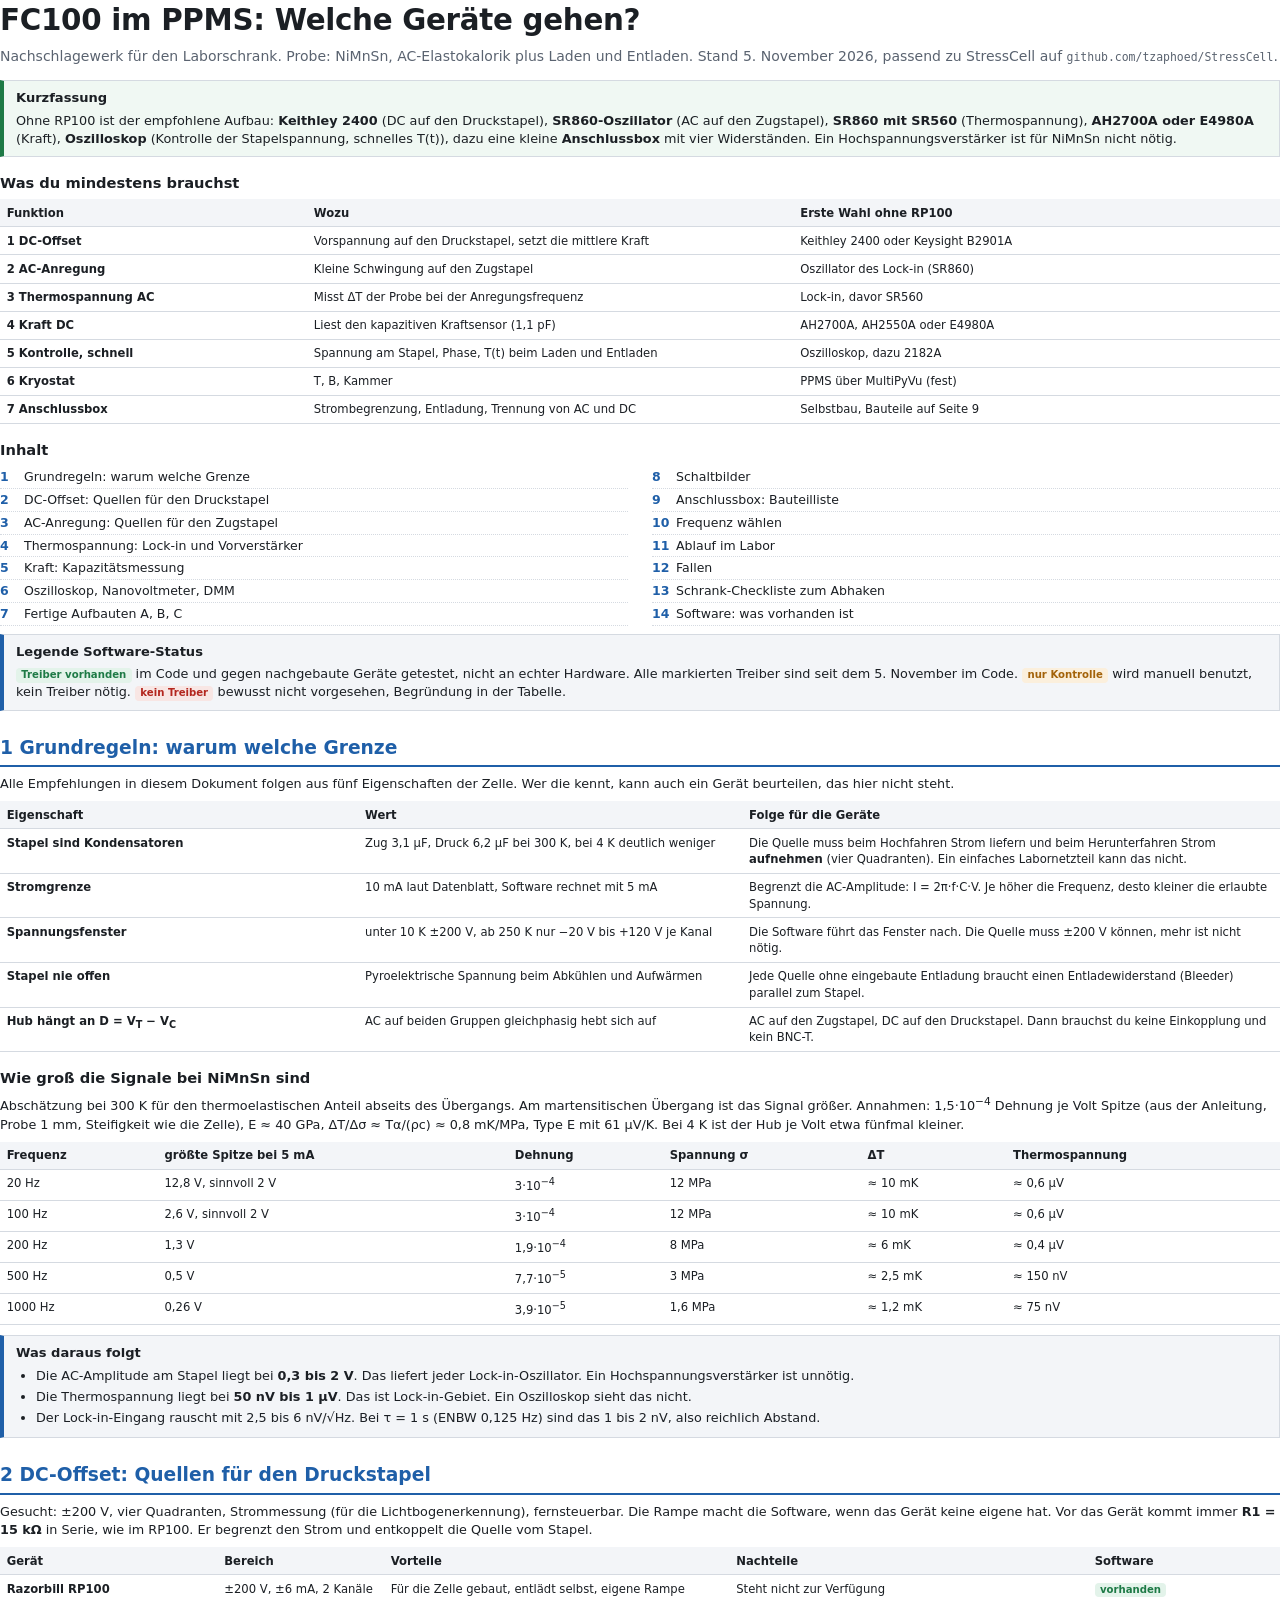
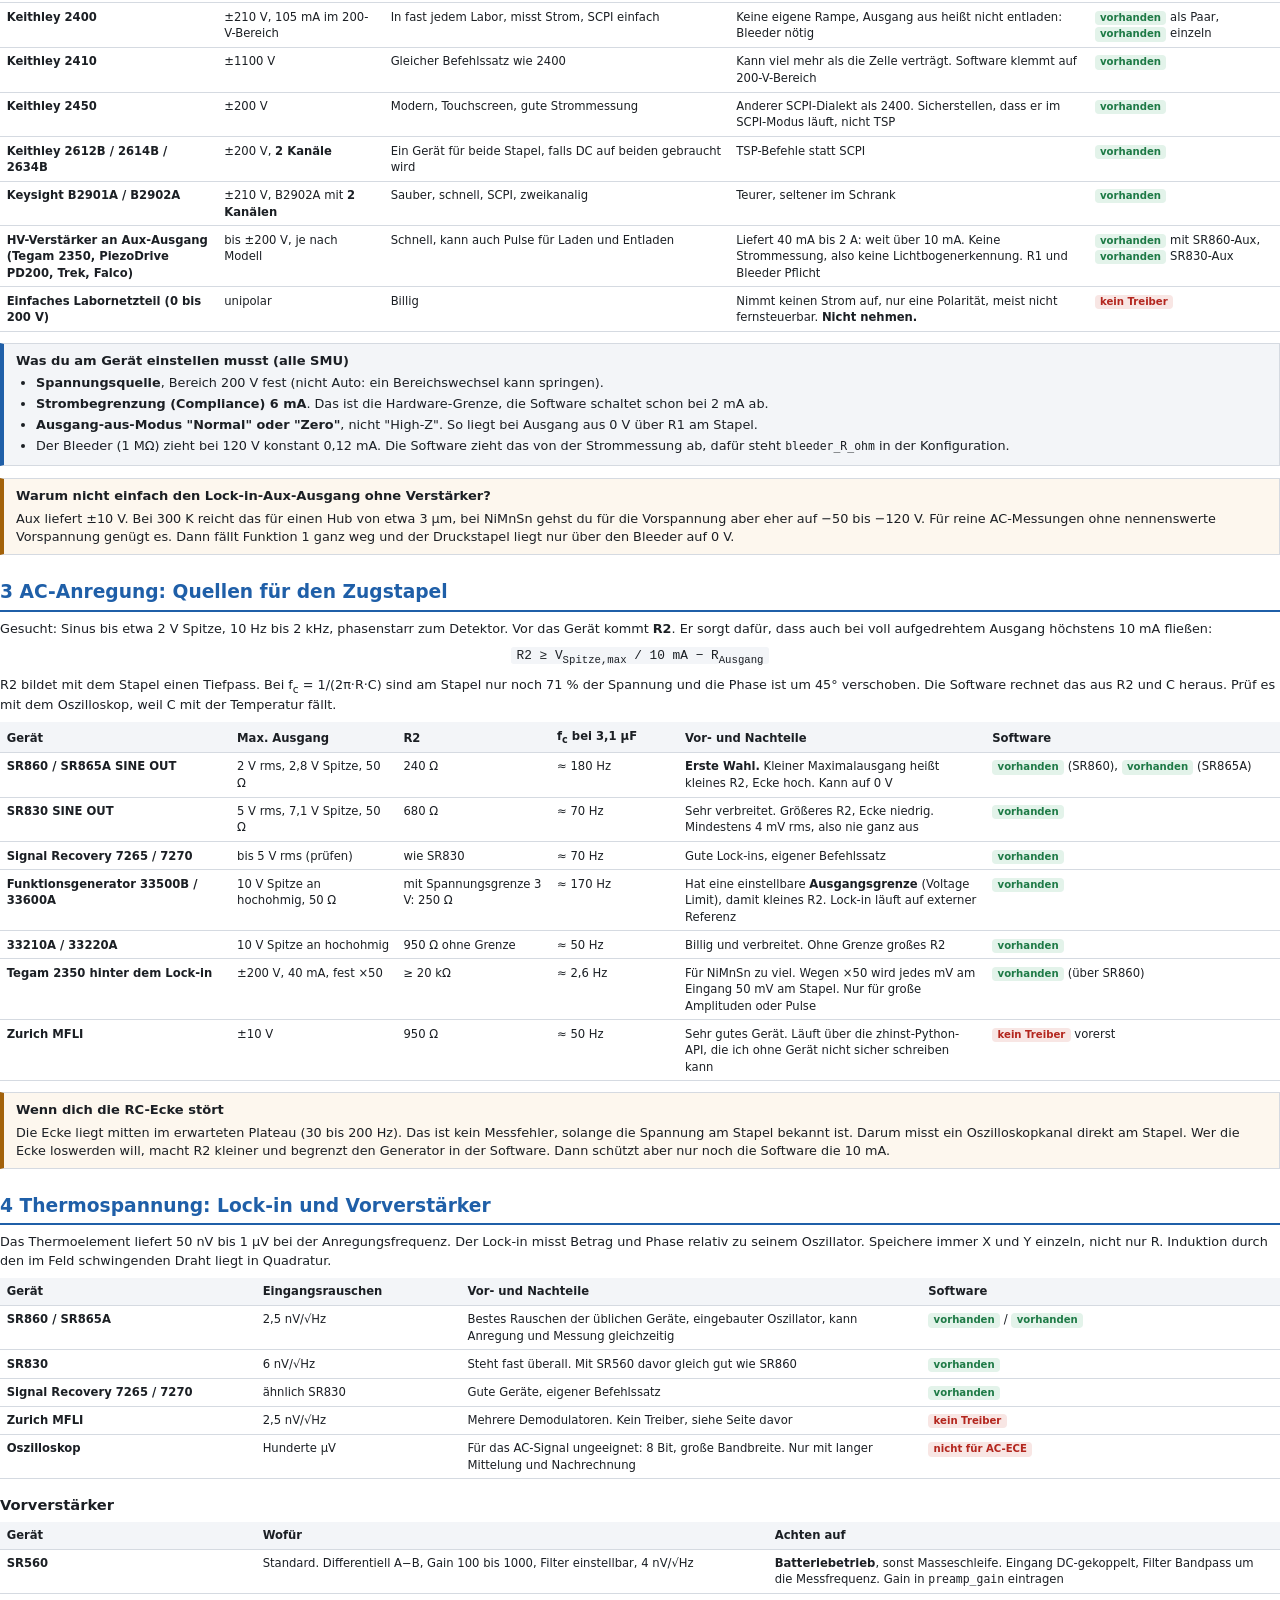
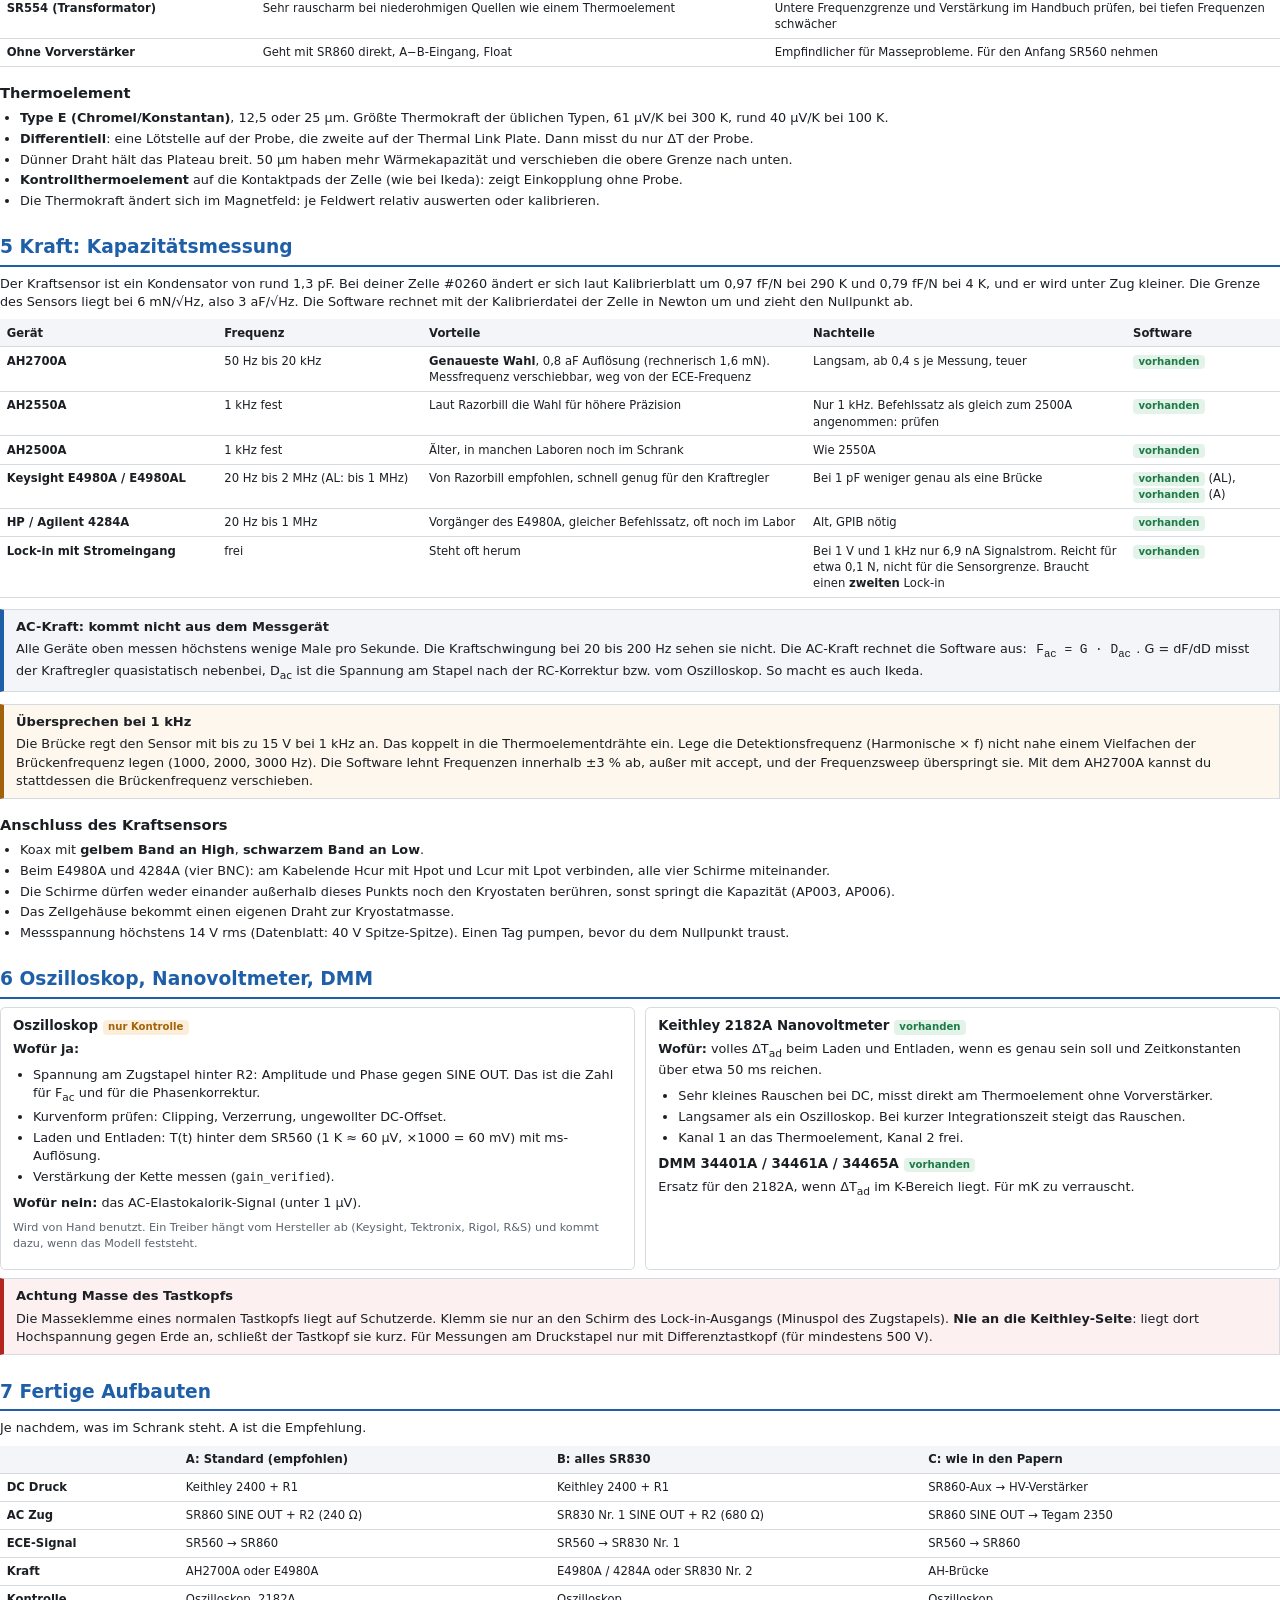
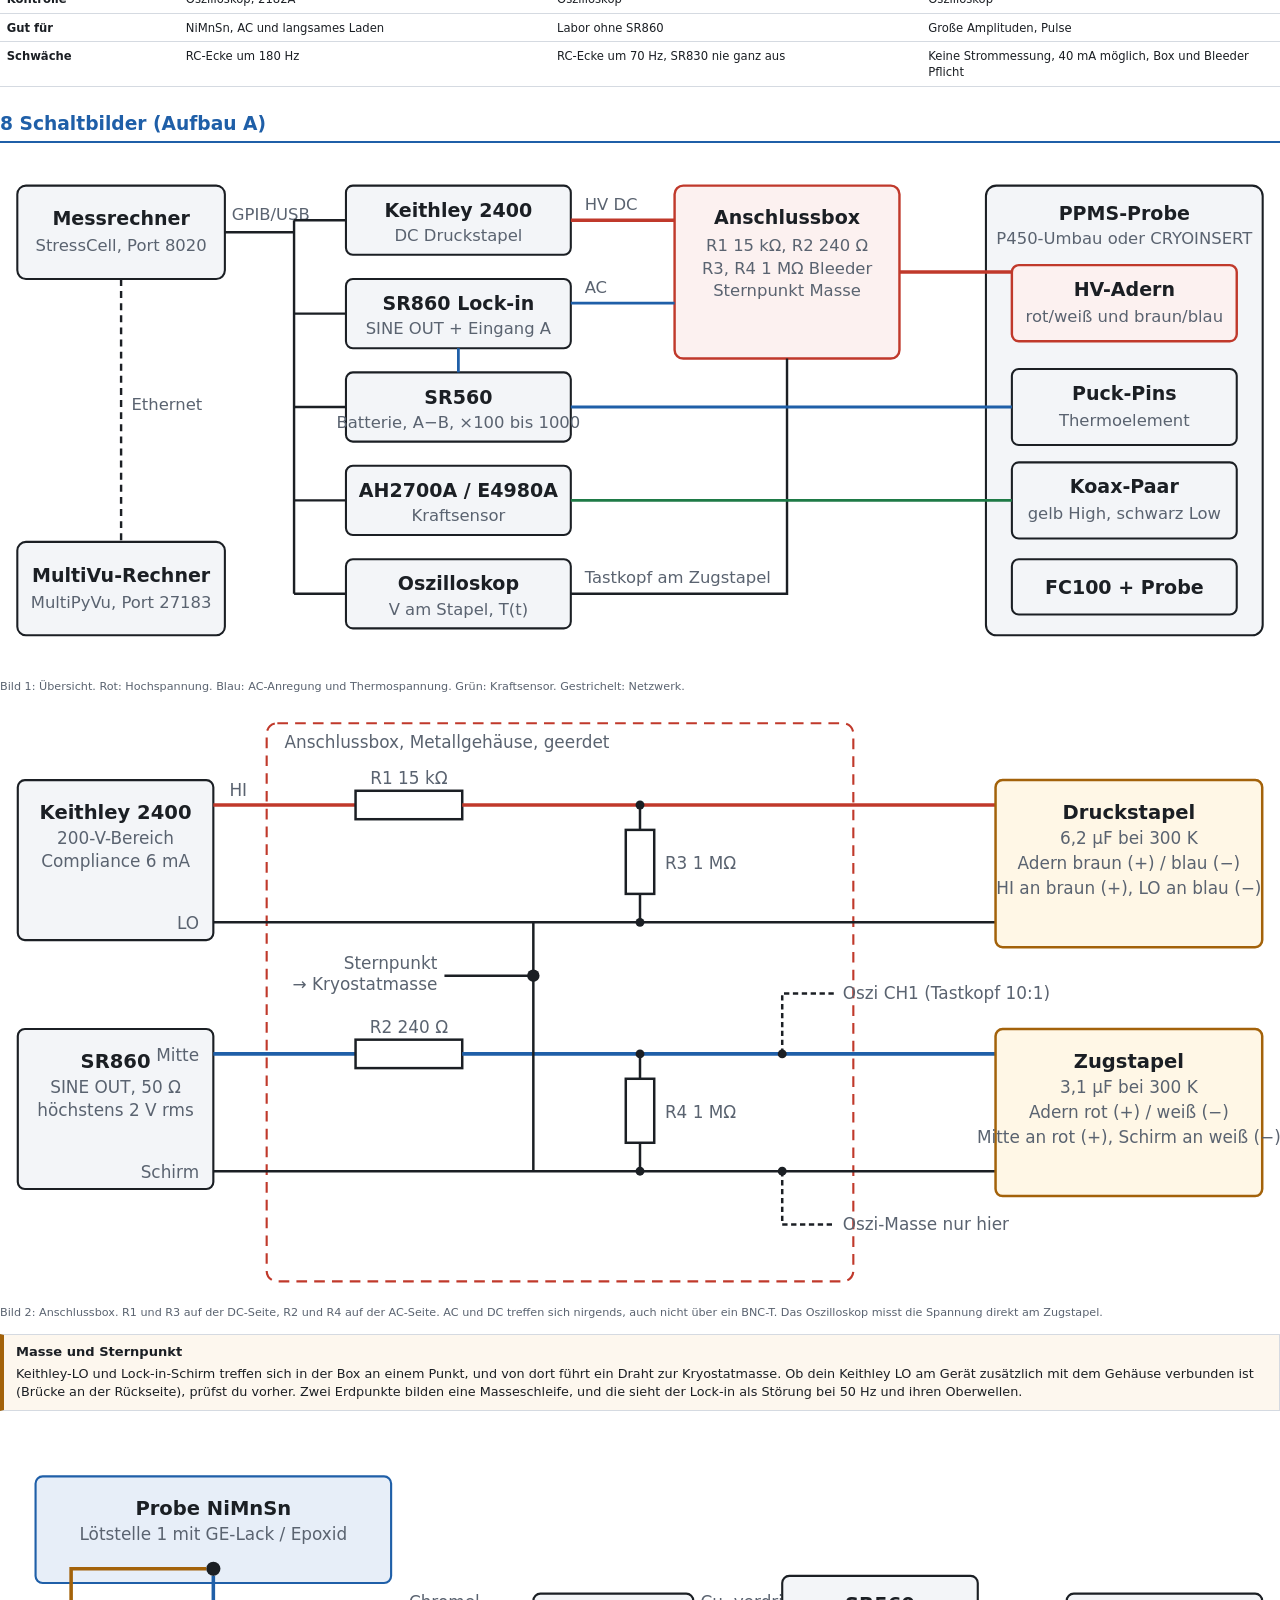
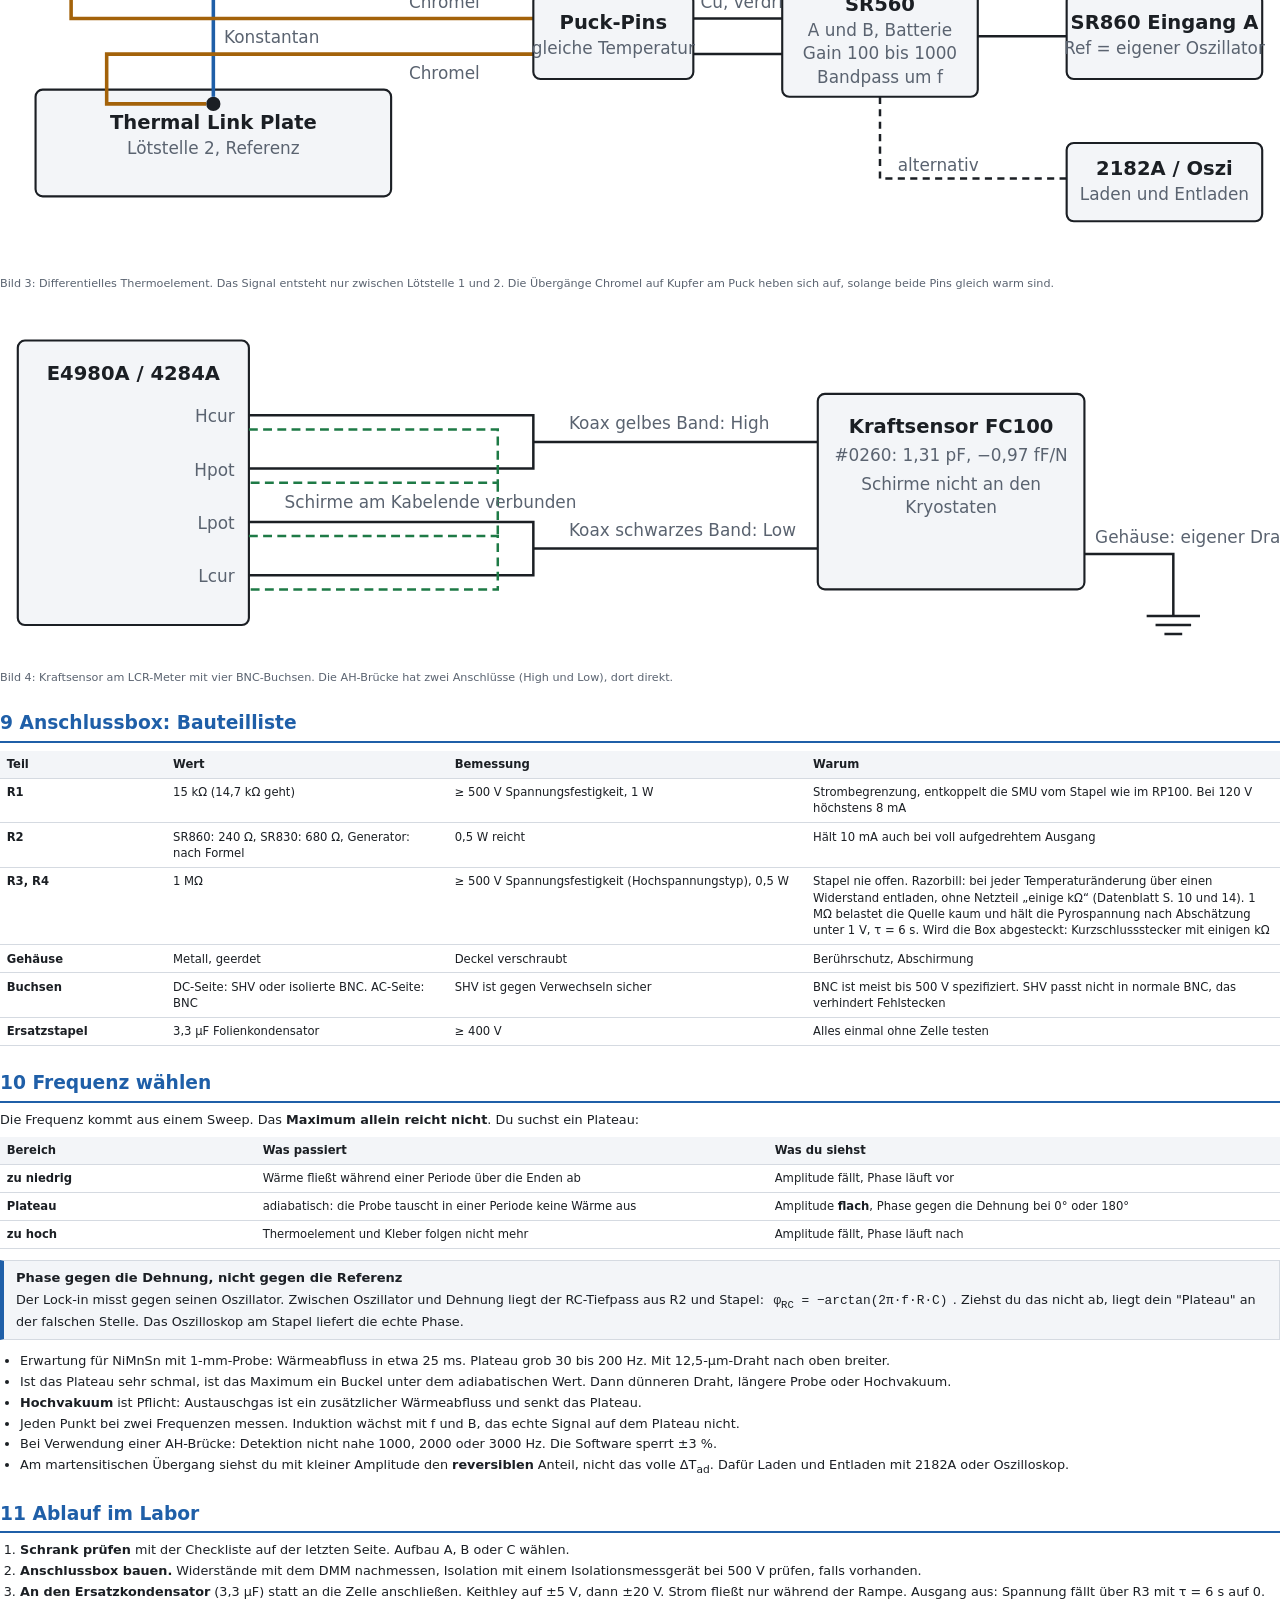
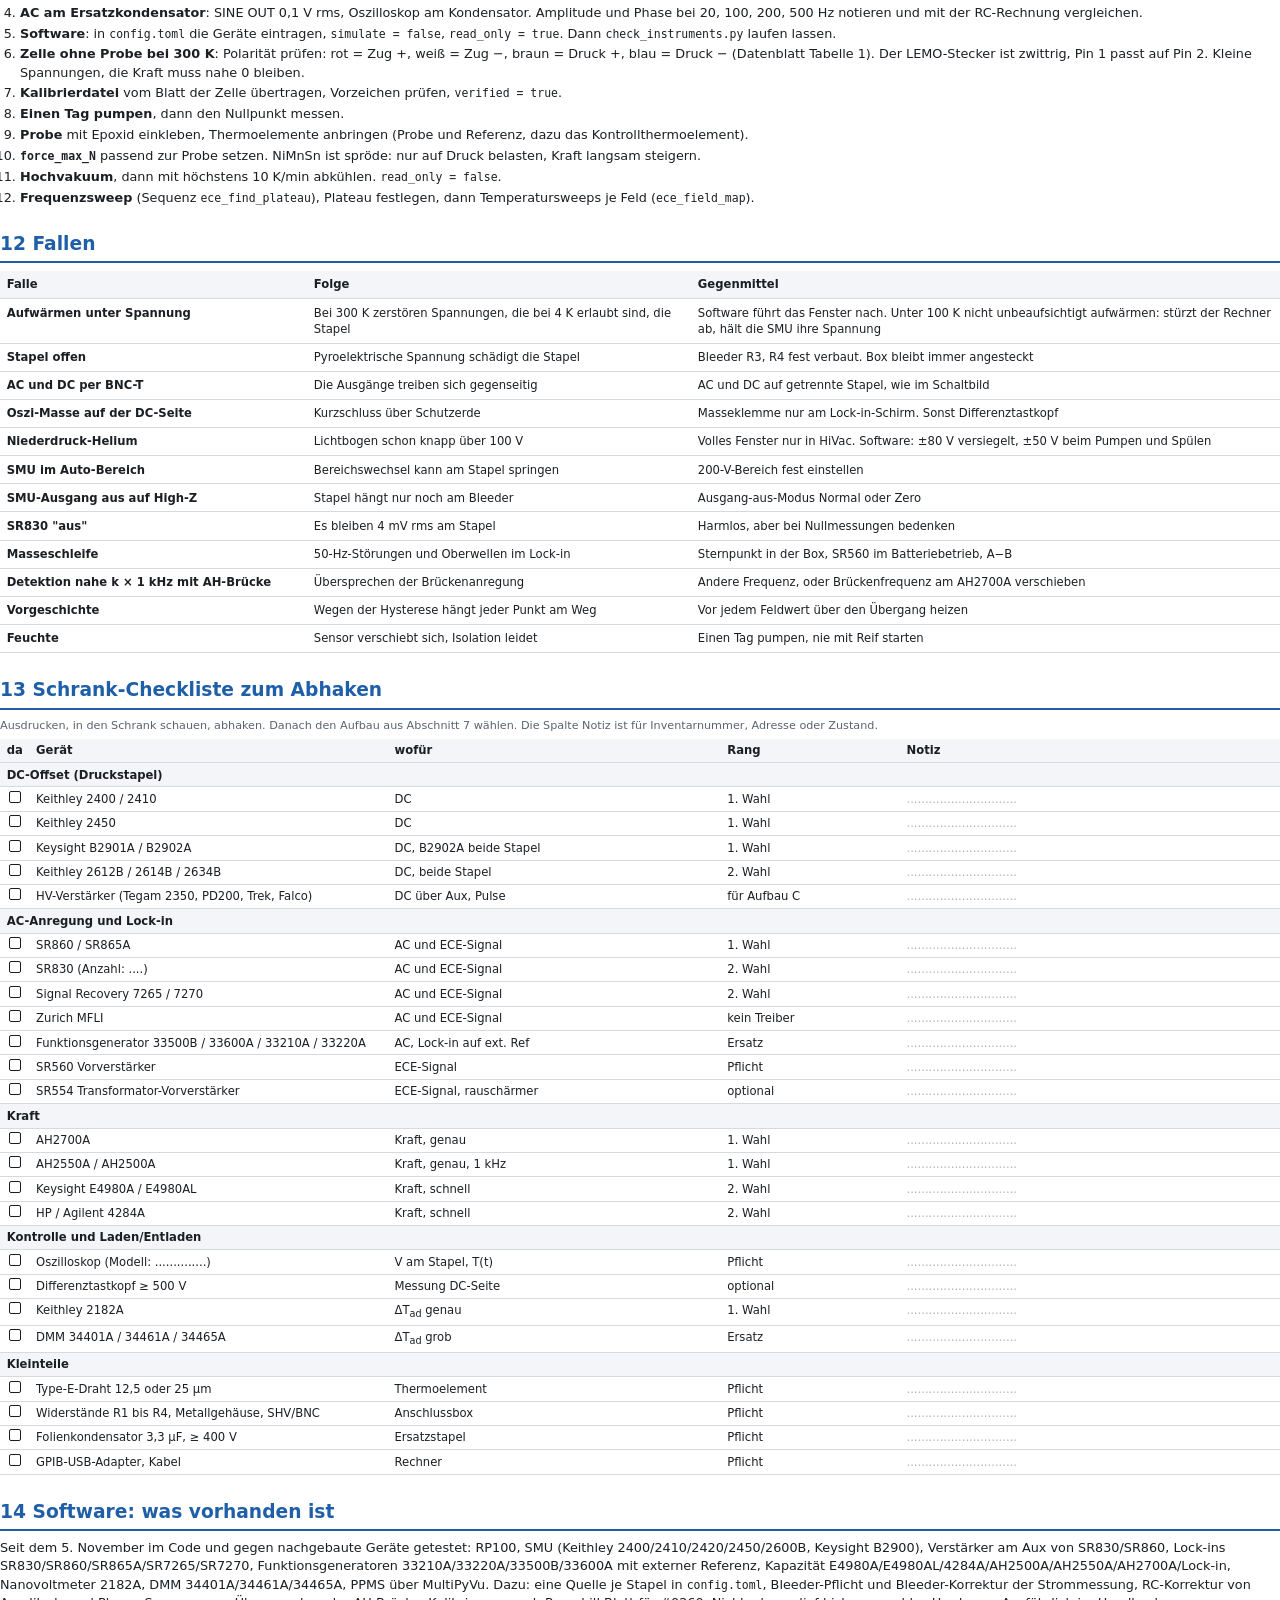
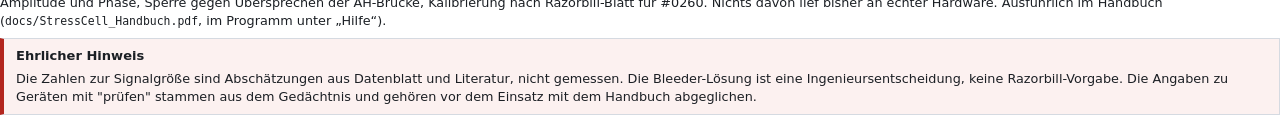
==== commit 82994c4a: "Handbuch mit Schritt-für-Schritt-Anleitung, Geräteauswahl korrigiert StressCell_Handbuch.pdf: Sicher" ====
--- a/docs/geraeteauswahl/geraeteauswahl.html
+++ b/docs/geraeteauswahl/geraeteauswahl.html
@@ -66,7 +66,7 @@
 <!-- ============================ SEITE 1 ============================ -->
 <h1>FC100 im PPMS: Welche Geräte gehen?</h1>
 <div class="sub">Nachschlagewerk für den Laborschrank. Probe: NiMnSn, AC-Elastokalorik plus Laden und Entladen.
-Stand 4. November 2026, passend zu StressCell auf <span class="mono">github.com/tzaphoed/StressCell</span>.</div>
+Stand 5. November 2026, passend zu StressCell auf <span class="mono">github.com/tzaphoed/StressCell</span>.</div>
 
 <div class="box ok">
   <h4>Kurzfassung</h4>
@@ -109,7 +109,7 @@
 <div class="box">
   <h4>Legende Software-Status</h4>
   <p><span class="tag t-ok">Treiber vorhanden</span> im Code und gegen nachgebaute Geräte getestet, nicht an echter Hardware.
-  <span class="tag t-plan">geplant</span> Treiber vorgeschlagen, noch nicht geschrieben.
+  Alle markierten Treiber sind seit dem 5. November im Code.
   <span class="tag t-warn">nur Kontrolle</span> wird manuell benutzt, kein Treiber nötig.
   <span class="tag t-no">kein Treiber</span> bewusst nicht vorgesehen, Begründung in der Tabelle.</p>
 </div>
@@ -166,19 +166,19 @@
   <tr><td class="dev">Razorbill RP100</td><td>±200 V, ±6 mA, 2 Kanäle</td><td>Für die Zelle gebaut, entlädt selbst, eigene Rampe</td>
       <td>Steht nicht zur Verfügung</td><td><span class="tag t-ok">vorhanden</span></td></tr>
   <tr><td class="dev">Keithley 2400</td><td>±210 V, 105 mA im 200-V-Bereich</td><td>In fast jedem Labor, misst Strom, SCPI einfach</td>
-      <td>Keine eigene Rampe, Ausgang aus heißt nicht entladen: Bleeder nötig</td><td><span class="tag t-ok">vorhanden</span> als Paar, <span class="tag t-plan">geplant</span> einzeln</td></tr>
+      <td>Keine eigene Rampe, Ausgang aus heißt nicht entladen: Bleeder nötig</td><td><span class="tag t-ok">vorhanden</span> als Paar, <span class="tag t-ok">vorhanden</span> einzeln</td></tr>
   <tr><td class="dev">Keithley 2410</td><td>±1100 V</td><td>Gleicher Befehlssatz wie 2400</td>
-      <td>Kann viel mehr als die Zelle verträgt. Software klemmt auf 200-V-Bereich</td><td><span class="tag t-plan">geplant</span></td></tr>
+      <td>Kann viel mehr als die Zelle verträgt. Software klemmt auf 200-V-Bereich</td><td><span class="tag t-ok">vorhanden</span></td></tr>
   <tr><td class="dev">Keithley 2450</td><td>±200 V</td><td>Modern, Touchscreen, gute Strommessung</td>
-      <td>Anderer SCPI-Dialekt als 2400. Sicherstellen, dass er im SCPI-Modus läuft, nicht TSP</td><td><span class="tag t-plan">geplant</span></td></tr>
+      <td>Anderer SCPI-Dialekt als 2400. Sicherstellen, dass er im SCPI-Modus läuft, nicht TSP</td><td><span class="tag t-ok">vorhanden</span></td></tr>
   <tr><td class="dev">Keithley 2612B / 2614B / 2634B</td><td>±200 V, <b>2 Kanäle</b></td><td>Ein Gerät für beide Stapel, falls DC auf beiden gebraucht wird</td>
-      <td>TSP-Befehle statt SCPI</td><td><span class="tag t-plan">geplant</span></td></tr>
+      <td>TSP-Befehle statt SCPI</td><td><span class="tag t-ok">vorhanden</span></td></tr>
   <tr><td class="dev">Keysight B2901A / B2902A</td><td>±210 V, B2902A mit <b>2 Kanälen</b></td><td>Sauber, schnell, SCPI, zweikanalig</td>
-      <td>Teurer, seltener im Schrank</td><td><span class="tag t-plan">geplant</span></td></tr>
+      <td>Teurer, seltener im Schrank</td><td><span class="tag t-ok">vorhanden</span></td></tr>
   <tr><td class="dev">HV-Verstärker an Aux-Ausgang (Tegam 2350, PiezoDrive PD200, Trek, Falco)</td><td>bis ±200 V, je nach Modell</td>
       <td>Schnell, kann auch Pulse für Laden und Entladen</td>
       <td>Liefert 40 mA bis 2 A: weit über 10 mA. Keine Strommessung, also keine Lichtbogenerkennung. R1 und Bleeder Pflicht</td>
-      <td><span class="tag t-ok">vorhanden</span> mit SR860-Aux, <span class="tag t-plan">geplant</span> SR830-Aux</td></tr>
+      <td><span class="tag t-ok">vorhanden</span> mit SR860-Aux, <span class="tag t-ok">vorhanden</span> SR830-Aux</td></tr>
   <tr><td class="dev">Einfaches Labornetzteil (0 bis 200 V)</td><td>unipolar</td><td>Billig</td>
       <td>Nimmt keinen Strom auf, nur eine Polarität, meist nicht fernsteuerbar. <b>Nicht nehmen.</b></td><td><span class="tag t-no">kein Treiber</span></td></tr>
 </table>
@@ -212,15 +212,15 @@
 <table>
   <tr><th style="width:18%">Gerät</th><th style="width:13%">Max. Ausgang</th><th style="width:12%">R2</th><th style="width:10%">f<sub>c</sub> bei 3,1 µF</th><th style="width:24%">Vor- und Nachteile</th><th>Software</th></tr>
   <tr><td class="dev">SR860 / SR865A SINE OUT</td><td>2 V rms, 2,8 V Spitze, 50 Ω</td><td>240 Ω</td><td>≈ 180 Hz</td>
-      <td><b>Erste Wahl.</b> Kleiner Maximalausgang heißt kleines R2, Ecke hoch. Kann auf 0 V</td><td><span class="tag t-ok">vorhanden</span> (SR860), <span class="tag t-plan">geplant</span> (SR865A)</td></tr>
+      <td><b>Erste Wahl.</b> Kleiner Maximalausgang heißt kleines R2, Ecke hoch. Kann auf 0 V</td><td><span class="tag t-ok">vorhanden</span> (SR860), <span class="tag t-ok">vorhanden</span> (SR865A)</td></tr>
   <tr><td class="dev">SR830 SINE OUT</td><td>5 V rms, 7,1 V Spitze, 50 Ω</td><td>680 Ω</td><td>≈ 70 Hz</td>
-      <td>Sehr verbreitet. Größeres R2, Ecke niedrig. Mindestens 4 mV rms, also nie ganz aus</td><td><span class="tag t-plan">geplant</span></td></tr>
+      <td>Sehr verbreitet. Größeres R2, Ecke niedrig. Mindestens 4 mV rms, also nie ganz aus</td><td><span class="tag t-ok">vorhanden</span></td></tr>
   <tr><td class="dev">Signal Recovery 7265 / 7270</td><td>bis 5 V rms (prüfen)</td><td>wie SR830</td><td>≈ 70 Hz</td>
-      <td>Gute Lock-ins, eigener Befehlssatz</td><td><span class="tag t-plan">geplant</span></td></tr>
+      <td>Gute Lock-ins, eigener Befehlssatz</td><td><span class="tag t-ok">vorhanden</span></td></tr>
   <tr><td class="dev">Funktionsgenerator 33500B / 33600A</td><td>10 V Spitze an hochohmig, 50 Ω</td><td>mit Spannungsgrenze 3 V: 250 Ω</td><td>≈ 170 Hz</td>
-      <td>Hat eine einstellbare <b>Ausgangsgrenze</b> (Voltage Limit), damit kleines R2. Lock-in läuft auf externer Referenz</td><td><span class="tag t-plan">geplant</span></td></tr>
+      <td>Hat eine einstellbare <b>Ausgangsgrenze</b> (Voltage Limit), damit kleines R2. Lock-in läuft auf externer Referenz</td><td><span class="tag t-ok">vorhanden</span></td></tr>
   <tr><td class="dev">33210A / 33220A</td><td>10 V Spitze an hochohmig</td><td>950 Ω ohne Grenze</td><td>≈ 50 Hz</td>
-      <td>Billig und verbreitet. Ohne Grenze großes R2</td><td><span class="tag t-plan">geplant</span></td></tr>
+      <td>Billig und verbreitet. Ohne Grenze großes R2</td><td><span class="tag t-ok">vorhanden</span></td></tr>
   <tr><td class="dev">Tegam 2350 hinter dem Lock-in</td><td>±200 V, 40 mA, fest ×50</td><td>≥ 20 kΩ</td><td>≈ 2,6 Hz</td>
       <td>Für NiMnSn zu viel. Wegen ×50 wird jedes mV am Eingang 50 mV am Stapel. Nur für große Amplituden oder Pulse</td><td><span class="tag t-ok">vorhanden</span> (über SR860)</td></tr>
   <tr><td class="dev">Zurich MFLI</td><td>±10 V</td><td>950 Ω</td><td>≈ 50 Hz</td>
@@ -241,9 +241,9 @@
 
 <table>
   <tr><th style="width:20%">Gerät</th><th style="width:16%">Eingangsrauschen</th><th style="width:36%">Vor- und Nachteile</th><th>Software</th></tr>
-  <tr><td class="dev">SR860 / SR865A</td><td>2,5 nV/√Hz</td><td>Bestes Rauschen der üblichen Geräte, eingebauter Oszillator, kann Anregung und Messung gleichzeitig</td><td><span class="tag t-ok">vorhanden</span> / <span class="tag t-plan">geplant</span></td></tr>
-  <tr><td class="dev">SR830</td><td>6 nV/√Hz</td><td>Steht fast überall. Mit SR560 davor gleich gut wie SR860</td><td><span class="tag t-plan">geplant</span></td></tr>
-  <tr><td class="dev">Signal Recovery 7265 / 7270</td><td>ähnlich SR830</td><td>Gute Geräte, eigener Befehlssatz</td><td><span class="tag t-plan">geplant</span></td></tr>
+  <tr><td class="dev">SR860 / SR865A</td><td>2,5 nV/√Hz</td><td>Bestes Rauschen der üblichen Geräte, eingebauter Oszillator, kann Anregung und Messung gleichzeitig</td><td><span class="tag t-ok">vorhanden</span> / <span class="tag t-ok">vorhanden</span></td></tr>
+  <tr><td class="dev">SR830</td><td>6 nV/√Hz</td><td>Steht fast überall. Mit SR560 davor gleich gut wie SR860</td><td><span class="tag t-ok">vorhanden</span></td></tr>
+  <tr><td class="dev">Signal Recovery 7265 / 7270</td><td>ähnlich SR830</td><td>Gute Geräte, eigener Befehlssatz</td><td><span class="tag t-ok">vorhanden</span></td></tr>
   <tr><td class="dev">Zurich MFLI</td><td>2,5 nV/√Hz</td><td>Mehrere Demodulatoren. Kein Treiber, siehe Seite davor</td><td><span class="tag t-no">kein Treiber</span></td></tr>
   <tr><td class="dev">Oszilloskop</td><td>Hunderte µV</td><td>Für das AC-Signal ungeeignet: 8 Bit, große Bandbreite. Nur mit langer Mittelung und Nachrechnung</td><td><span class="tag t-no">nicht für AC-ECE</span></td></tr>
 </table>
@@ -270,17 +270,17 @@
 
 <!-- ============================ 5 KRAFT ============================ -->
 <h2 class="page">5 Kraft: Kapazitätsmessung</h2>
-<p>Der Kraftsensor ist ein Kondensator mit 1,1 pF, der sich um 0,5 fF/N ändert. Die Grenze des Sensors liegt bei
+<p>Der Kraftsensor ist ein Kondensator von rund 1,3 pF. Bei deiner Zelle #0260 ändert er sich laut Kalibrierblatt um 0,97 fF/N bei 290 K und 0,79 fF/N bei 4 K, und er wird unter Zug kleiner. Die Grenze des Sensors liegt bei
 6 mN/√Hz, also 3 aF/√Hz. Die Software rechnet mit der Kalibrierdatei der Zelle in Newton um und zieht den Nullpunkt ab.</p>
 
 <table>
   <tr><th style="width:17%">Gerät</th><th style="width:16%">Frequenz</th><th style="width:30%">Vorteile</th><th style="width:25%">Nachteile</th><th>Software</th></tr>
   <tr><td class="dev">AH2700A</td><td>50 Hz bis 20 kHz</td><td><b>Genaueste Wahl</b>, 0,8 aF Auflösung (rechnerisch 1,6 mN). Messfrequenz verschiebbar, weg von der ECE-Frequenz</td><td>Langsam, ab 0,4 s je Messung, teuer</td><td><span class="tag t-ok">vorhanden</span></td></tr>
   <tr><td class="dev">AH2550A</td><td>1 kHz fest</td><td>Laut Razorbill die Wahl für höhere Präzision</td><td>Nur 1 kHz. Befehlssatz als gleich zum 2500A angenommen: prüfen</td><td><span class="tag t-ok">vorhanden</span></td></tr>
-  <tr><td class="dev">AH2500A</td><td>1 kHz fest</td><td>Älter, in manchen Laboren noch im Schrank</td><td>Wie 2550A</td><td><span class="tag t-plan">geplant</span></td></tr>
-  <tr><td class="dev">Keysight E4980A / E4980AL</td><td>20 Hz bis 2 MHz (AL: bis 1 MHz)</td><td>Von Razorbill empfohlen, schnell genug für den Kraftregler</td><td>Bei 1 pF weniger genau als eine Brücke</td><td><span class="tag t-ok">vorhanden</span> (AL), <span class="tag t-plan">geplant</span> (A)</td></tr>
-  <tr><td class="dev">HP / Agilent 4284A</td><td>20 Hz bis 1 MHz</td><td>Vorgänger des E4980A, gleicher Befehlssatz, oft noch im Labor</td><td>Alt, GPIB nötig</td><td><span class="tag t-plan">geplant</span></td></tr>
-  <tr><td class="dev">Lock-in mit Stromeingang</td><td>frei</td><td>Steht oft herum</td><td>Bei 1 V und 1 kHz nur 6,9 nA Signalstrom. Reicht für etwa 0,1 N, nicht für die Sensorgrenze. Braucht einen <b>zweiten</b> Lock-in</td><td><span class="tag t-plan">geplant</span></td></tr>
+  <tr><td class="dev">AH2500A</td><td>1 kHz fest</td><td>Älter, in manchen Laboren noch im Schrank</td><td>Wie 2550A</td><td><span class="tag t-ok">vorhanden</span></td></tr>
+  <tr><td class="dev">Keysight E4980A / E4980AL</td><td>20 Hz bis 2 MHz (AL: bis 1 MHz)</td><td>Von Razorbill empfohlen, schnell genug für den Kraftregler</td><td>Bei 1 pF weniger genau als eine Brücke</td><td><span class="tag t-ok">vorhanden</span> (AL), <span class="tag t-ok">vorhanden</span> (A)</td></tr>
+  <tr><td class="dev">HP / Agilent 4284A</td><td>20 Hz bis 1 MHz</td><td>Vorgänger des E4980A, gleicher Befehlssatz, oft noch im Labor</td><td>Alt, GPIB nötig</td><td><span class="tag t-ok">vorhanden</span></td></tr>
+  <tr><td class="dev">Lock-in mit Stromeingang</td><td>frei</td><td>Steht oft herum</td><td>Bei 1 V und 1 kHz nur 6,9 nA Signalstrom. Reicht für etwa 0,1 N, nicht für die Sensorgrenze. Braucht einen <b>zweiten</b> Lock-in</td><td><span class="tag t-ok">vorhanden</span></td></tr>
 </table>
 
 <div class="box">
@@ -294,8 +294,8 @@
 <div class="box warn">
   <h4>Übersprechen bei 1 kHz</h4>
   <p>Die Brücke regt den Sensor mit bis zu 15 V bei 1 kHz an. Das koppelt in die Thermoelementdrähte ein. Lege die
-  ECE-Frequenz nicht nahe 1 kHz/n (1000, 500, 333, 250 Hz). Die Software soll solche Frequenzen nur mit Bestätigung zulassen
-  (<span class="tag t-plan">geplant</span>). Mit dem AH2700A kannst du stattdessen die Brückenfrequenz verschieben.</p>
+  Detektionsfrequenz (Harmonische × f) nicht nahe einem Vielfachen der Brückenfrequenz legen (1000, 2000, 3000 Hz). Die Software
+  lehnt Frequenzen innerhalb ±3 % ab, außer mit accept, und der Frequenzsweep überspringt sie. Mit dem AH2700A kannst du stattdessen die Brückenfrequenz verschieben.</p>
 </div>
 
 <h3>Anschluss des Kraftsensors</h3>
@@ -312,7 +312,7 @@
 
 <div class="grid2">
   <div class="card">
-    <h4>Oszilloskop <span class="tag t-plan">geplant</span></h4>
+    <h4>Oszilloskop <span class="tag t-warn">nur Kontrolle</span></h4>
     <p><b>Wofür ja:</b></p>
     <ul>
       <li>Spannung am Zugstapel hinter R2: Amplitude und Phase gegen SINE OUT. Das ist die Zahl für F<sub>ac</sub> und für die Phasenkorrektur.</li>
@@ -321,17 +321,17 @@
       <li>Verstärkung der Kette messen (<span class="mono">gain_verified</span>).</li>
     </ul>
     <p><b>Wofür nein:</b> das AC-Elastokalorik-Signal (unter 1 µV).</p>
-    <p class="small">Der Treiber hängt vom Hersteller ab (Keysight, Tektronix, Rigol, R&amp;S). Ich brauche dein Modell.</p>
+    <p class="small">Wird von Hand benutzt. Ein Treiber hängt vom Hersteller ab (Keysight, Tektronix, Rigol, R&amp;S) und kommt dazu, wenn das Modell feststeht.</p>
   </div>
   <div class="card">
-    <h4>Keithley 2182A Nanovoltmeter <span class="tag t-plan">geplant</span></h4>
+    <h4>Keithley 2182A Nanovoltmeter <span class="tag t-ok">vorhanden</span></h4>
     <p><b>Wofür:</b> volles ΔT<sub>ad</sub> beim Laden und Entladen, wenn es genau sein soll und Zeitkonstanten über etwa 50 ms reichen.</p>
     <ul>
       <li>Sehr kleines Rauschen bei DC, misst direkt am Thermoelement ohne Vorverstärker.</li>
       <li>Langsamer als ein Oszilloskop. Bei kurzer Integrationszeit steigt das Rauschen.</li>
       <li>Kanal 1 an das Thermoelement, Kanal 2 frei.</li>
     </ul>
-    <h4 style="margin-top:6pt">DMM 34401A / 34461A / 34465A <span class="tag t-plan">geplant</span></h4>
+    <h4 style="margin-top:6pt">DMM 34401A / 34461A / 34465A <span class="tag t-ok">vorhanden</span></h4>
     <p>Ersatz für den 2182A, wenn ΔT<sub>ad</sub> im K-Bereich liegt. Für mK zu verrauscht.</p>
   </div>
 </div>
@@ -467,8 +467,8 @@
   <rect class="stk" x="560" y="40" width="150" height="94" rx="4"/>
   <text class="t" x="635" y="62" text-anchor="middle">Druckstapel</text>
   <text class="s" x="635" y="76" text-anchor="middle">6,2 µF bei 300 K</text>
-  <text class="s" x="635" y="90" text-anchor="middle">Adern braun / blau</text>
-  <text class="s" x="635" y="104" text-anchor="middle">Polarität nach Quickstart</text>
+  <text class="s" x="635" y="90" text-anchor="middle">Adern braun (+) / blau (−)</text>
+  <text class="s" x="635" y="104" text-anchor="middle">HI an braun (+), LO an blau (−)</text>
 
   <!-- Lock-in -->
   <rect class="dev" x="10" y="180" width="110" height="90" rx="4"/>
@@ -490,8 +490,8 @@
   <rect class="stk" x="560" y="180" width="150" height="94" rx="4"/>
   <text class="t" x="635" y="202" text-anchor="middle">Zugstapel</text>
   <text class="s" x="635" y="216" text-anchor="middle">3,1 µF bei 300 K</text>
-  <text class="s" x="635" y="230" text-anchor="middle">Adern rot / weiß</text>
-  <text class="s" x="635" y="244" text-anchor="middle">Polarität nach Quickstart</text>
+  <text class="s" x="635" y="230" text-anchor="middle">Adern rot (+) / weiß (−)</text>
+  <text class="s" x="635" y="244" text-anchor="middle">Mitte an rot (+), Schirm an weiß (−)</text>
 
   <!-- scope probe -->
   <path class="w" d="M440 194 V160 H470" stroke-dasharray="3 2"/>
@@ -588,7 +588,7 @@
   <text class="s" x="320" y="130">Koax schwarzes Band: Low</text>
   <rect class="dev" x="460" y="50" width="150" height="110" rx="4"/>
   <text class="t" x="535" y="72" text-anchor="middle">Kraftsensor FC100</text>
-  <text class="s" x="535" y="88" text-anchor="middle">1,1 pF, 0,5 fF/N</text>
+  <text class="s" x="535" y="88" text-anchor="middle">#0260: 1,31 pF, −0,97 fF/N</text>
   <text class="s" x="535" y="104" text-anchor="middle">Schirme nicht an den</text>
   <text class="s" x="535" y="117" text-anchor="middle">Kryostaten</text>
   <path class="w" d="M610 140 H660 V175"/>
@@ -604,7 +604,7 @@
   <tr><th style="width:13%">Teil</th><th style="width:22%">Wert</th><th style="width:28%">Bemessung</th><th>Warum</th></tr>
   <tr><td class="dev">R1</td><td>15 kΩ (14,7 kΩ geht)</td><td>≥ 500 V Spannungsfestigkeit, 1 W</td><td>Strombegrenzung, entkoppelt die SMU vom Stapel wie im RP100. Bei 120 V höchstens 8 mA</td></tr>
   <tr><td class="dev">R2</td><td>SR860: 240 Ω, SR830: 680 Ω, Generator: nach Formel</td><td>0,5 W reicht</td><td>Hält 10 mA auch bei voll aufgedrehtem Ausgang</td></tr>
-  <tr><td class="dev">R3, R4</td><td>1 MΩ</td><td>≥ 500 V Spannungsfestigkeit (Hochspannungstyp), 0,5 W</td><td>Stapel nie offen. τ = 6 s am Druckstapel. Mit Razorbill abklären</td></tr>
+  <tr><td class="dev">R3, R4</td><td>1 MΩ</td><td>≥ 500 V Spannungsfestigkeit (Hochspannungstyp), 0,5 W</td><td>Stapel nie offen. Razorbill: bei jeder Temperaturänderung über einen Widerstand entladen, ohne Netzteil „einige kΩ“ (Datenblatt S. 10 und 14). 1 MΩ belastet die Quelle kaum und hält die Pyrospannung nach Abschätzung unter 1 V, τ = 6 s. Wird die Box abgesteckt: Kurzschlussstecker mit einigen kΩ</td></tr>
   <tr><td class="dev">Gehäuse</td><td>Metall, geerdet</td><td>Deckel verschraubt</td><td>Berührschutz, Abschirmung</td></tr>
   <tr><td class="dev">Buchsen</td><td>DC-Seite: SHV oder isolierte BNC. AC-Seite: BNC</td><td>SHV ist gegen Verwechseln sicher</td><td>BNC ist meist bis 500 V spezifiziert. SHV passt nicht in normale BNC, das verhindert Fehlstecken</td></tr>
   <tr><td class="dev">Ersatzstapel</td><td>3,3 µF Folienkondensator</td><td>≥ 400 V</td><td>Alles einmal ohne Zelle testen</td></tr>
@@ -630,7 +630,7 @@
   <li>Ist das Plateau sehr schmal, ist das Maximum ein Buckel unter dem adiabatischen Wert. Dann dünneren Draht, längere Probe oder Hochvakuum.</li>
   <li><b>Hochvakuum</b> ist Pflicht: Austauschgas ist ein zusätzlicher Wärmeabfluss und senkt das Plateau.</li>
   <li>Jeden Punkt bei zwei Frequenzen messen. Induktion wächst mit f und B, das echte Signal auf dem Plateau nicht.</li>
-  <li>Bei Verwendung einer AH-Brücke: nicht nahe 1000, 500, 333 oder 250 Hz.</li>
+  <li>Bei Verwendung einer AH-Brücke: Detektion nicht nahe 1000, 2000 oder 3000 Hz. Die Software sperrt ±3 %.</li>
   <li>Am martensitischen Übergang siehst du mit kleiner Amplitude den <b>reversiblen</b> Anteil, nicht das volle ΔT<sub>ad</sub>. Dafür Laden und Entladen mit 2182A oder Oszilloskop.</li>
 </ul>
 
@@ -642,7 +642,7 @@
   <li><b>An den Ersatzkondensator</b> (3,3 µF) statt an die Zelle anschließen. Keithley auf ±5 V, dann ±20 V. Strom fließt nur während der Rampe. Ausgang aus: Spannung fällt über R3 mit τ = 6 s auf 0.</li>
   <li><b>AC am Ersatzkondensator</b>: SINE OUT 0,1 V rms, Oszilloskop am Kondensator. Amplitude und Phase bei 20, 100, 200, 500 Hz notieren und mit der RC-Rechnung vergleichen.</li>
   <li><b>Software</b>: in <span class="mono">config.toml</span> die Geräte eintragen, <span class="mono">simulate = false</span>, <span class="mono">read_only = true</span>. Dann <span class="mono">check_instruments.py</span> laufen lassen.</li>
-  <li><b>Zelle ohne Probe bei 300 K</b>: Polarität nach Razorbill-Quickstart prüfen (der LEMO-Stecker ist zwittrig, die Seite am Kryostaten ist umgekehrt gepolt). Kleine Spannungen, die Kraft muss nahe 0 bleiben.</li>
+  <li><b>Zelle ohne Probe bei 300 K</b>: Polarität prüfen: rot = Zug +, weiß = Zug −, braun = Druck +, blau = Druck − (Datenblatt Tabelle 1). Der LEMO-Stecker ist zwittrig, Pin 1 passt auf Pin 2. Kleine Spannungen, die Kraft muss nahe 0 bleiben.</li>
   <li><b>Kalibrierdatei</b> vom Blatt der Zelle übertragen, Vorzeichen prüfen, <span class="mono">verified = true</span>.</li>
   <li><b>Einen Tag pumpen</b>, dann den Nullpunkt messen.</li>
   <li><b>Probe</b> mit Epoxid einkleben, Thermoelemente anbringen (Probe und Referenz, dazu das Kontrollthermoelement).</li>
@@ -664,7 +664,7 @@
   <tr><td class="dev">SMU-Ausgang aus auf High-Z</td><td>Stapel hängt nur noch am Bleeder</td><td>Ausgang-aus-Modus Normal oder Zero</td></tr>
   <tr><td class="dev">SR830 "aus"</td><td>Es bleiben 4 mV rms am Stapel</td><td>Harmlos, aber bei Nullmessungen bedenken</td></tr>
   <tr><td class="dev">Masseschleife</td><td>50-Hz-Störungen und Oberwellen im Lock-in</td><td>Sternpunkt in der Box, SR560 im Batteriebetrieb, A−B</td></tr>
-  <tr><td class="dev">ECE-Frequenz nahe 1 kHz/n mit AH-Brücke</td><td>Übersprechen der Brückenanregung</td><td>Andere Frequenz, oder Brückenfrequenz am AH2700A verschieben</td></tr>
+  <tr><td class="dev">Detektion nahe k × 1 kHz mit AH-Brücke</td><td>Übersprechen der Brückenanregung</td><td>Andere Frequenz, oder Brückenfrequenz am AH2700A verschieben</td></tr>
   <tr><td class="dev">Vorgeschichte</td><td>Wegen der Hysterese hängt jeder Punkt am Weg</td><td>Vor jedem Feldwert über den Übergang heizen</td></tr>
   <tr><td class="dev">Feuchte</td><td>Sensor verschiebt sich, Isolation leidet</td><td>Einen Tag pumpen, nie mit Reif starten</td></tr>
 </table>
@@ -707,12 +707,12 @@
 
 <!-- ============================ 14 SOFTWARE ============================ -->
 <h2>14 Software: was vorhanden ist</h2>
-<p>Vorhanden und gegen nachgebaute Geräte getestet: RP100, Keithley 2400 als Paar, E4980AL, AH2550A, AH2700A, SR860 (Anregung und Messung),
-SR860-Aux mit Verstärker, PPMS über MultiPyVu, PPMS-Widerstandsbrücke. Nichts davon lief bisher an echter Hardware.</p>
-<p><b>Vorgeschlagen, noch nicht geschrieben:</b> eine eigene Quelle je Stapel in <span class="mono">config.toml</span>,
-Treiber für die mit <span class="tag t-plan">geplant</span> markierten Geräte, Bleeder-Korrektur der Strommessung,
-RC-Korrektur von Amplitude und Phase, Sperre um 1 kHz/n bei AH-Brücken, Oszilloskop als Monitor der Stapelspannung. Nach Freigabe
-und mit der Liste aus Abschnitt 13 werden die Geräte, die tatsächlich im Schrank stehen, zuerst und am gründlichsten umgesetzt.</p>
+<p>Seit dem 5. November im Code und gegen nachgebaute Geräte getestet: RP100, SMU (Keithley 2400/2410/2420/2450/2600B, Keysight B2900),
+Verstärker am Aux von SR830/SR860, Lock-ins SR830/SR860/SR865A/SR7265/SR7270, Funktionsgeneratoren 33210A/33220A/33500B/33600A mit externer
+Referenz, Kapazität E4980A/E4980AL/4284A/AH2500A/AH2550A/AH2700A/Lock-in, Nanovoltmeter 2182A, DMM 34401A/34461A/34465A, PPMS über MultiPyVu.
+Dazu: eine Quelle je Stapel in <span class="mono">config.toml</span>, Bleeder-Pflicht und Bleeder-Korrektur der Strommessung, RC-Korrektur von
+Amplitude und Phase, Sperre gegen Übersprechen der AH-Brücke, Kalibrierung nach Razorbill-Blatt für #0260. Nichts davon lief bisher an echter Hardware.
+Ausführlich im Handbuch (<span class="mono">docs/StressCell_Handbuch.pdf</span>, im Programm unter „Hilfe“).</p>
 
 <div class="box bad">
   <h4>Ehrlicher Hinweis</h4>
